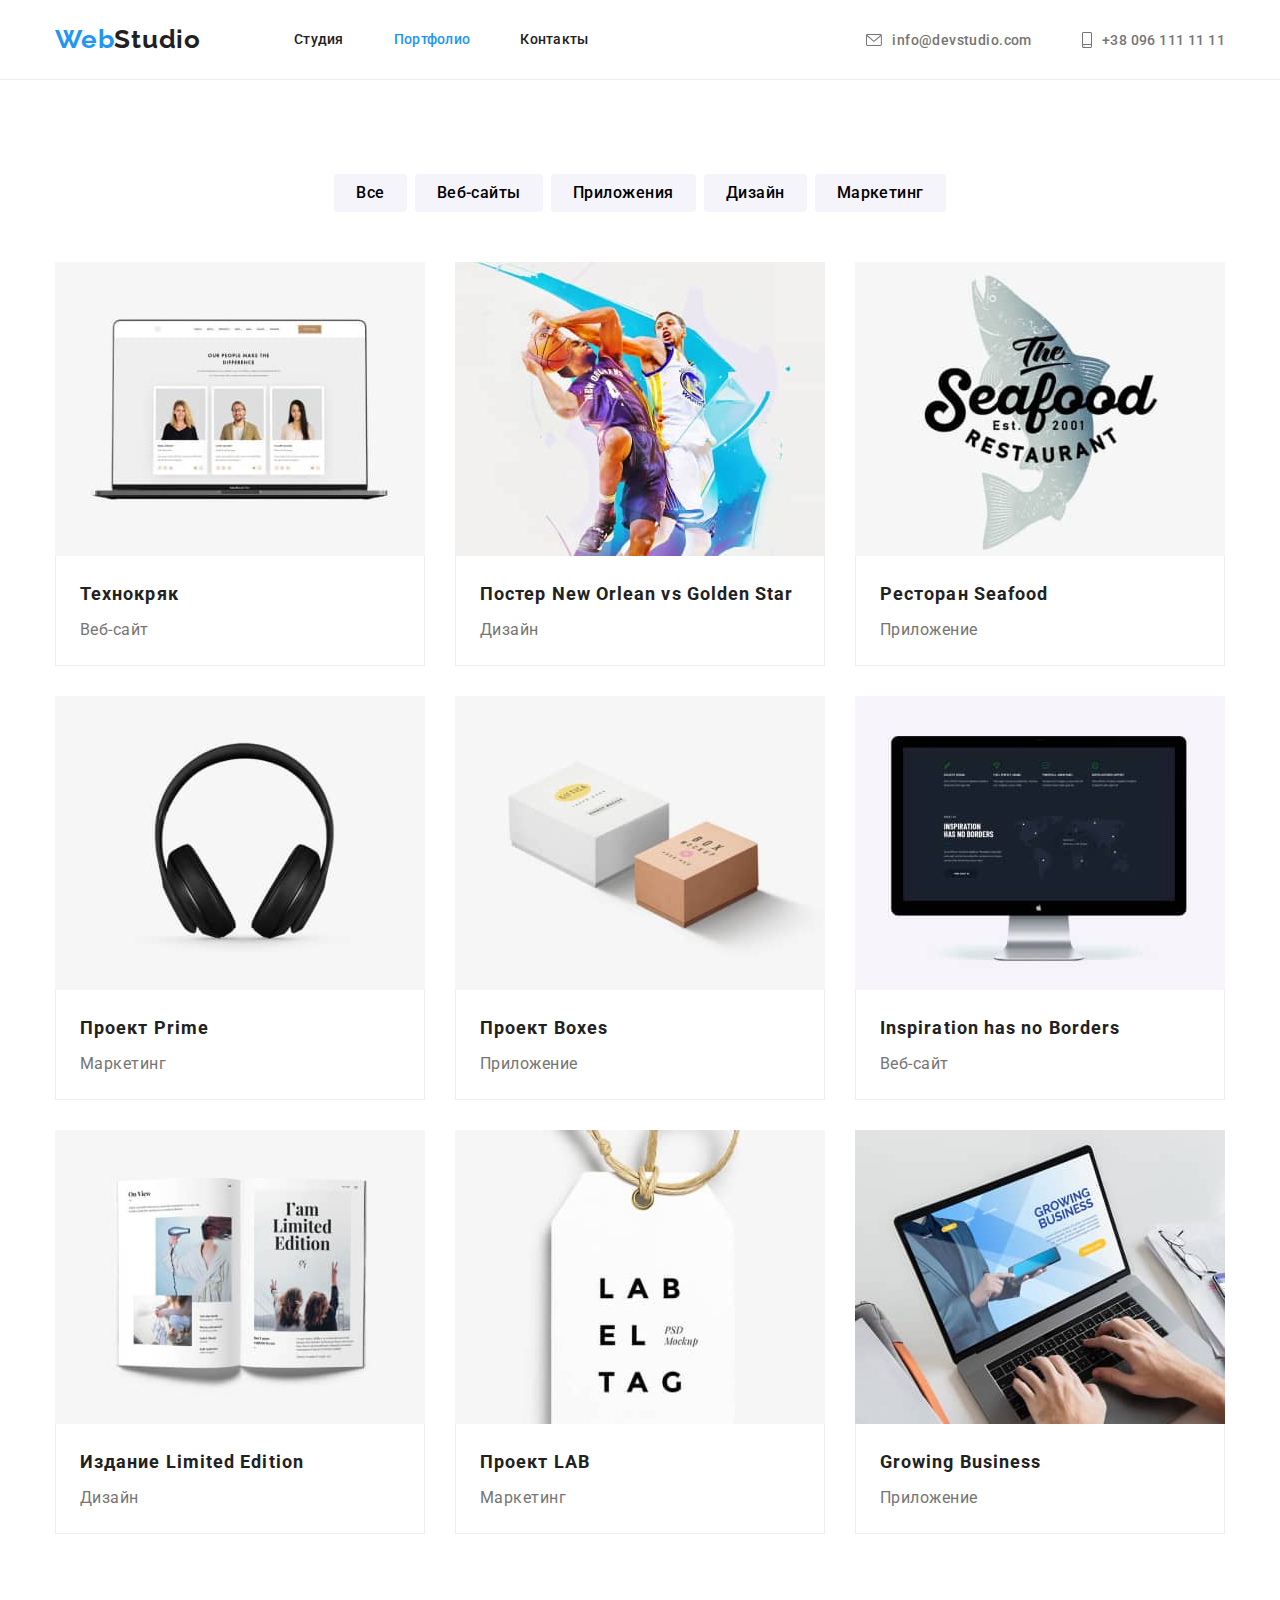
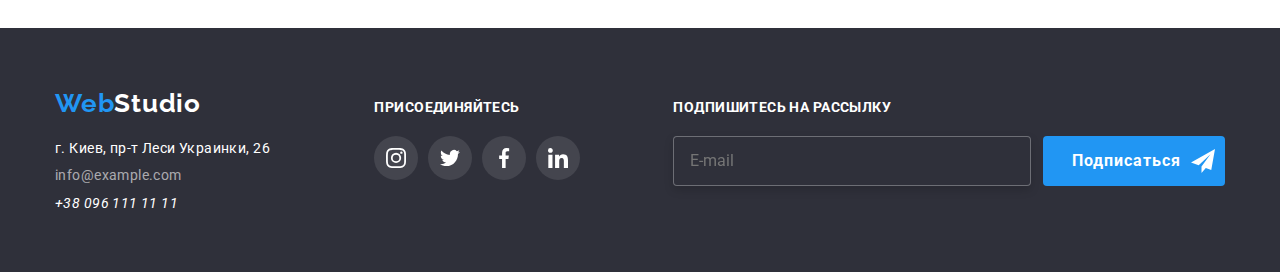
==== portfolio.html @ 681c5346 "hw7.1" ====
<!DOCTYPE html>
<html lang="ru">
<head>
    <meta charset="UTF-8">
    <meta http-equiv="X-UA-Compatible" content="IE=edge">
    <meta name="viewport" content="width=device-width, initial-scale=1.0">
    <title>Document</title>
    <link rel="preconnect" href="https://fonts.googleapis.com"> 
    <link rel="preconnect" href="https://fonts.gstatic.com" crossorigin> 
    <link href="https://fonts.googleapis.com/css2?family=Raleway:wght@700&family=Roboto:wght@400;500;700;900&display=swap" rel="stylesheet">

    <link rel="stylesheet" href="https://cdnjs.cloudflare.com/ajax/libs/modern-normalize/0.6.0/modern-normalize.min.css">
    <link rel="stylesheet" href="./css/styles.css">
</head>
<body>
    <header>
        <div class="container">   
            <div class="main-nav">
                <a class="logo main-nav__logo" href="#"> Web<span class="logo--dark">Studio</span></a>
            <nav >
                <ul class="nav">
                    <li class="nav__item" ><a class="nav__link"  href="./index.html">Студия</a> </li>
                    <li class="nav__item"><a class="nav__link nav--current " href="./portfolio.html">Портфолио </a></li>
                    <li class="nav__item"><a class="nav__link" href="#">Контакты</a></li>
                </ul>
            </nav>   
            <ul class="contacts-nav ">
                <li class="contacts-nav__item"> 
                  <a class="contacts contacts--header " href="mailto:info@devstudio.com">
                     <svg class="contacts__email-icon" width="16" height="12">
                      <use  href="./images/icos.svg#icon-envelope"></use>
                    </svg>
                    info@devstudio.com
                  </a>
                </li>
                <li class="contacts-nav__item "> 
                   <a class="contacts contacts--header" href="tel:+380961111111">
                     <svg class="contacts__smartphone-icon" width="10" height="16">
                      <use href="./images/icos.svg#icon-smartphone"></use>
                    </svg>
                     +38 096 111 11 11
                   </a>
                </li>
            </ul>
           </div>
         </div>
        </header>
    <main>  
     <section class="section">
        <div class="container">
        <h1 hidden class="visualy-hidden"> projects</h1>
        <ul class="menu">
            <li class="menu__item "><button type="button" class="menu__button">Все</button></li>
            <li class="menu__item"><button type="button" class="menu__button">Веб-сайты</button></li>
            <li class="menu__item"><button type="button" class="menu__button">Приложения</button></li>
            <li class="menu__item"><button type="button" class="menu__button">Дизайн</button></li>
            <li class="menu__item"><button type="button" class="menu__button">Маркетинг</button></li>
        </ul>
            <ul class="projects">
                <li class="projects__item">
                  <a class="projects__link" href="#">
                    <div class="projects__overlay">
                    <img src="./images/pic21.jpg" alt="Фото членов команды" width="370"> 
                    <p class="projects__overlay-text">Ресурс предлагает комплексные предложения 
                      с разным уровнем функционала и сервисов. 
                      Все это позволит посетителю получить исчерпывающие
                       сведения 
                       о компании или частном лице.</p>
                    </div>
                      <div class="projects__exampl">
                        <h2 class="projects__title">Технокряк</h2>
                        <p class="projects__text">Веб-сайт</p>
                      </div>
                    </a>
                </li>
                <li class="projects__item">
                  <a class="projects__link" href="#">
                    <div class="projects__overlay">
                    <img src="./images/pic22.jpg" alt="Баскетболисты" width="370" >
                    <p class="projects__overlay-text">Ресурс предлагает комплексные предложения 
                      с разным уровнем функционала и сервисов. 
                      Все это позволит посетителю получить исчерпывающие
                       сведения 
                       о компании или частном лице.</p>
                  </div>
                      <div class="projects__exampl">
                        <h2 class="projects__title">Постер New Orlean vs Golden Star</h2>
                        <p class="projects__text">Дизайн</p>
                      </div>
                    </a>
                </li>
                <li class="projects__item">
                  <a class="projects__link" href="#">
                    <div class="projects__overlay">
                    <img src="./images/pic23.jpg" alt="Логотип ресторана" width="370" >
                    <p class="projects__overlay-text">Ресурс предлагает комплексные предложения 
                      с разным уровнем функционала и сервисов. 
                      Все это позволит посетителю получить исчерпывающие
                       сведения 
                       о компании или частном лице.</p>
                  </div>
                      <div class="projects__exampl">
                        <h2 class="projects__title">Ресторан Seafood</h2>
                        <p class="projects__text">Приложение</p>
                      </div>
                    </a>
                </li>
                <li class="projects__item">
                  <a class="projects__link" href="#">
                    <div class="projects__overlay">
                    <img src="./images/pic24.jpg" alt="Наушники" width="370" >
                    <p class="projects__overlay-text">Ресурс предлагает комплексные предложения 
                      с разным уровнем функционала и сервисов. 
                      Все это позволит посетителю получить исчерпывающие
                       сведения 
                       о компании или частном лице.</p>
                  </div>
                      <div class="projects__exampl">
                        <h2 class="projects__title">Проект Prime</h2>
                        <p class="projects__text">Маркетинг</p>
                    </div>
                  </a>
                </li>
                <li class="projects__item">
                  <a class="projects__link" href="#">
                    <div class="projects__overlay">
                    <img src="./images/pic25.jpg" alt="Коробки" width="370" >
                    <p class="projects__overlay-text">Ресурс предлагает комплексные предложения 
                      с разным уровнем функционала и сервисов. 
                      Все это позволит посетителю получить исчерпывающие
                       сведения 
                       о компании или частном лице.</p>
                  </div>
                      <div class="projects__exampl">
                       <h2 class="projects__title">Проект Boxes</h2>
                       <p class="projects__text">Приложение</p>
                      </div>
                    </a>
                </li>
                <li class="projects__item">
                  <a  class="projects__link"href="#">
                    <div class="projects__overlay">
                    <img src="./images/pic26.jpg" alt="Монитор" width="370" >
                    <p class="projects__overlay-text">Ресурс предлагает комплексные предложения 
                      с разным уровнем функционала и сервисов. 
                      Все это позволит посетителю получить исчерпывающие
                       сведения 
                       о компании или частном лице.</p>
                  </div>
                      <div class="projects__exampl">
                        <h2 class="projects__title">Inspiration has no Borders</h2>
                        <p class="projects__text">Веб-сайт</p>
                      </div>
                    </a>
                </li>
                <li class="projects__item">
                  <a class="projects__link" href="#">
                    <div class="projects__overlay">
                    <img src="./images/pic27.jpg" alt="Журнал" width="370" >
                    <p class="projects__overlay-text">Ресурс предлагает комплексные предложения 
                      с разным уровнем функционала и сервисов. 
                      Все это позволит посетителю получить исчерпывающие
                       сведения 
                       о компании или частном лице.</p>
                  </div>
                      <div class="projects__exampl">
                        <h2 class="projects__title">Издание Limited Edition</h2>
                        <p class="projects__text">Дизайн</p>
                      </div>
                    </a>
                </li>
                <li class="projects__item">
                  <a class="projects__link" href="#">
                    <div class="projects__overlay">
                    <img src="./images/pic28.jpg" alt="Бирка" width="370">
                    <p class="projects__overlay-text">Ресурс предлагает комплексные предложения 
                      с разным уровнем функционала и сервисов. 
                      Все это позволит посетителю получить исчерпывающие
                       сведения 
                       о компании или частном лице.</p>
                  </div>
                      <div class="projects__exampl">
                        <h2 class="projects__title">Проект LAB</h2>
                        <p class="projects__text">Маркетинг</p>
                      </div>
                    </a>
                </li>
                <li class="projects__item">
                  <a class="projects__link" href="#">
                    <div class="projects__overlay">
                    <img src="./images/pic29.jpg" alt="Ноутбук" width="370">
                    <p class="projects__overlay-text">Ресурс предлагает комплексные предложения 
                      с разным уровнем функционала и сервисов. 
                      Все это позволит посетителю получить исчерпывающие
                       сведения 
                       о компании или частном лице.</p>
                    </div>
                      <div class="projects__exampl">
                        <h2 class="projects__title">Growing Business</h2>
                        <p class="projects__text">Приложение</p>
                      </div>
                    </a>
                </li>
            </ul>
            </div>
        </section>
    </main>
    <footer class="footer">
        <div class="container">
          <div class="footer-style">
            <div class="footer-address">
        <a class="logo footer-address__logo " href="#"> Web<span class="logo--white">Studio</span>  </a>
<address >
    <ul class="address" >
        <li class="address__item">
           <a class="address__link" href="https://www.google.com/maps/place/бул.+Леси+Украинки,+26,+Киев,+Украина,+02000/@50.4265841,30.5361971,17z/data=!3m1!4b1!4m5!3m4!1s0x40d4cf0e033ecbe9:0x57a4dffefec77da0!8m2!3d50.4265807!4d30.5383859">г. Киев, пр-т Леси Украинки, 26</a>
        </li>
        <li class="email">
            <a class="contacts contacts--footer" href="mailto:info@example.com">info@example.com</a> 
        </li>
        <li class="telephon">
            <a class="contacts contacts-footer" href="tel:+380961111111">+38 096 111 11 11</a>  
        </li>
    </ul>
</address>
</div>
<div class="social">
  <h3 class="social__title">присоединяйтесь</h3>
    <ul class="social__list">
      <li class="social__item">
        <a href="#"class="social__link" >
          <svg width="20" height="20"class="social__icon">
            <use  href="./images/icos.svg#icon-instagram-2"></use>
          </svg>
        </a>
      </li>
      <li class="social__item">
        <a href="#" class="social__link">
          <svg width="20" height="20" class="social__icon">
            <use  href="./images/icos.svg#icon-twitter-1"></use>
          </svg>
        </a>
      </li>
      <li class="social__item">
        <a href="#" class="social__link" >
          <svg width="20" height="20"class="social__icon">
            <use  href="./images/icos.svg#icon-facebook-1"></use>
          </svg>
        </a>
      </li>
      <li class="social__item">
        <a href="#"class="social__link" >
          <svg width="20" height="20"class="social__icon">
            <use  href="./images/icos.svg#icon-linkedin-1"></use>
          </svg>
        </a>
      </li>
    </ul>
</div>
    <form class="footer-form" name="subscribe-form" action="#" autocomplete="off" novalidate>
     <label class="footer-form__label" for="subscribe">Подпишитесь на рассылку</label> 
     <div class="footer-form__cta">
     <input class="footer-form__input" id="subscribe" type="email" name="subscribe" 
     placeholder="E-mail">
     <button class="button button--subscribe" type="submit">Подписаться
         <svg width="24" height="24" class="button__icon">
             <use href="./images/icos.svg#icon-icon-send" ></use>
         </svg>
     </button>
    </div>
</form>
  </div>
    </div>
    </footer>
</body>
</html>
---- css/styles.css ----
:root {
    --text-color: #212121;
    --accent-color: #2196F3;
    --accent-color-hover: #188CE8;
    --text-contacts-color: #757575;
    --main-background-color: #FFFFFF;
    --frame-background-color: #F5F4FA;
    --footer-background-color: #2F303A;
    --text-contacts-color-footer: rgba(255, 255, 255, 0.6);
    --border-color: #ECECEC; 
    --border-clients-color: #AFB1B8;
    --input-coor:rgba(33, 33, 33, 0.2);
     }
     *,
     *::before,
     *::after{
         box-sizing: border-box;
     }
     h1,
     h2,
     h3,
     h4,
     h5,
     h6,
     p,
     ul{
         padding: 0;
         margin: 0;
     }
     li{
        list-style: none;   
     }
     .container{
         width: 100%;
         width: 1200px ;
         margin: 0 auto;
         padding-left: 15px;
         padding-right: 15px;
       
     }
     .section{
        padding-bottom: 94px;
        padding-top: 94px;
     }
    body {
        font-family: Roboto, sans-serif ;
        background-color: var(--main-background-color);
        color: var(--text-color) ;
    }
    header{
        border-bottom: 1px solid var(--border-color);
    }
    .logo{
        display: inline-block;
        color: var(--accent-color);
        font-family: Raleway, sans-serif ;
        font-weight: 700;
        font-size: 26px;
        line-height: 1.2;
        letter-spacing: 0.03em;
        text-decoration: none;
        
    }
    .main-nav__logo{
        margin-right: 93px;
    }
    .footer-address__logo{ 
        margin-bottom: 20px;
    }
    .logo--dark {
        color: var(--text-color);
    }
    .logo--white {
        color: var(--main-background-color); 
    }
    
    .team__item{
        text-align: center;
        border-radius: 0px 0px 4px 4px;
        box-shadow: 0px 1px 3px rgba(0, 0, 0, 0.12), 0px 1px 1px rgba(0, 0, 0, 0.14), 0px 2px 1px rgba(0, 0, 0, 0.2);
        width: 270px;

        background-color: var(--main-background-color);
    }
    .main-nav{
       display: flex;
       align-items: center;
    }
    .nav__link{
        display: block;
        padding-top: 32px;
        padding-bottom: 32px;

        text-decoration: none;
        font-weight: 500;
        font-size: 14px;
        line-height: 1.1;
        letter-spacing: 0.02em;
        color: var(--text-color);
        list-style: none;

        transition-property: color;
        transition-duration: 250ms;
        transition-timing-function: cubic-bezier(0.4, 0, 0.2, 1);
    }
    .nav--current{
        position: relative;
        color: var(--accent-color);
    }
    .nav__link:hover,
    .nav__link:focus {
        color: var(--accent-color);
    }
    .nav{
        display: flex;
    }
    .nav__current::after{
        content:'';
        position: absolute;
        margin-top: 29px;
        display: block;
        width: 100%;
        height: 4px;
        background:var(--accent-color);
        border-radius: 2px;
    }
    .nav .nav__item:not(:last-child){
        margin-right: 50px;
    }
    .contacts-nav{
        display: flex;
        align-items: center;
        margin-left: auto;
    }
    .contacts-nav .contacts-nav__item:not(:last-child){
        margin-right: 50px;
    }
    .contacts {
        font-family: 'Roboto';
        font-size: 14px;
        line-height: 1.17;
        letter-spacing: 0.03em;
        color: var(--main-background-color);
        text-decoration: none;
        list-style: none;

        transition-property: color;
        transition-duration: 250ms;
        transition-timing-function: cubic-bezier(0.4, 0, 0.2, 1);
    }
    .contacts__email-icon{
        width: 16px;
        height: 12px;
        margin-right: 10px;
        fill:currentColor ;

        transition-property: fill ;
        transition-duration: 250ms;
        transition-timing-function: cubic-bezier(0.4, 0, 0.2, 1);
    }
    .contacts__email-icon:hover,
    .contacts__email-icon:focus {
        fill: var(--accent-color);
    }
    .contacts__smartphone-icon{
        width: 10px;
        height: 16px;
        margin-right: 10px;
    
        fill: currentColor ;

        transition-property: fill ;
        transition-duration: 250ms;
        transition-timing-function: cubic-bezier(0.4, 0, 0.2, 1);
    }
    .contacts__smartphone-icon:hover,
    .contacts__smartphone-icon:focus {
        fill: var(--accent-color);
    }
    .contacts--footer{
        color: var(--text-contacts-color-footer);
        font-style: normal;
    }
    .contacts--header {
        display: flex;
        align-items: center;
  
        color: var(--text-contacts-color);
        font-weight: 500;
    }
    .contacts:hover,
    .contacts:focus {
        color: var(--accent-color);
    }
    .menu{
        display: flex;
        justify-content: center;
        margin-bottom: 50px;
    }
    .menu__button {
        padding: 6px 22px ;

        font-family: inherit;
        background-color: var(--frame-background-color);
        font-weight: 500;
        font-size: 16px;
        line-height: 1.62;
        text-align: center;
        letter-spacing: 0.03em;
        cursor: pointer;
        border-radius: 4px;
        border: 0;

        transition-property: color,background-color,box-shadow ;
        transition-duration: 250ms;
        transition-timing-function: cubic-bezier(0.4, 0, 0.2, 1);
    }
    .menu .menu__item:not(:last-child){
        margin-right: 8px;
    }
    .menu__button:hover, 
    .menu__button:focus {
        color: var(--main-background-color);
        background-color: var(--accent-color);
        box-shadow: 0px 3px 1px rgba(0, 0, 0, 0.1),
         0px 1px 2px rgba(0, 0, 0, 0.08), 
         0px 2px 2px rgba(0, 0, 0, 0.12);
    }
    
    .main-section{
        background-color: var(--footer-background-color);
        max-width: 1600px;
        height: 600px;
        margin-left: auto;
        margin-right: auto;
        background-image:linear-gradient(
             to right,
             rgba(47, 48, 58, 0.4),
             rgba(47, 48, 58 ,0.4)), 
        url('../images/bg-image.jpg');
        background-repeat: no-repeat;
        background-position: center;
        background-size: cover;
        
        text-align: center;
        padding-top: 200px;
        padding-bottom: 200px;
    }
    .main-section__title {
        margin-bottom:30px;
    
        font-weight: 900;
        font-size: 44px;
        line-height: 1.3;
        letter-spacing: 0.06em;
        text-transform: uppercase;
        color: var(--main-background-color);
    }
    .button:hover,
    .button:focus{
       background-color: var(--accent-color-hover);  
    }
    .button--hero{
        display: inline-block;
        padding:10px 32px ;
        min-width: 200px;
    }
    .button{
        font-family: inherit;
        background-color: var(--accent-color);
        font-weight: 700;
        font-size: 16px;
        line-height: 1.87;
        align-items: center;
        text-align: center;
        letter-spacing: 0.06em;
        color: var(--main-background-color);
        cursor: pointer;
        border-radius: 4px;
        border: transparent;

        transition-property: background-color;
        transition-duration: 250ms;
        transition-timing-function: cubic-bezier(0.4, 0, 0.2, 1);
        }
    .description{
        display: flex;
        } 
    .description .description__item:not(:last-child){
        margin-right: 30px;
        }
    .visualy-hidden{
            position: absolute;
            width: 1px;
            height: 1px;
            margin: -1px;
            border: 0;
            padding: 0;
            white-space: nowrap;
            clip-path: inset(100%);
            clip: rect(0 0 0 0);
            overflow: hidden;
        }
    .team__position{
        padding-top: 30px;
        padding-bottom: 30px;
    }
    .description__icon-bg{
        display: flex;
        align-items: center;
        justify-content: center;
        margin-bottom: 30px;
      
        width: 270px;
        height: 120px;
        background-color:var(--frame-background-color) ;
        border-radius: 4px;
    }
    .description__title {
        margin-bottom: 10px;

        font-weight: 700;
        font-size: 14px;
        line-height: 1.14;
        letter-spacing: 0.03em;
        text-transform: uppercase;
        color: var(--text-color);
    }
    .description__text {
        font-size: 14px;
        line-height: 1.71;
        letter-spacing: 0.03em; 
        color: var(--text-contacts-color);
    }
    .works__text{
        display: flex;
        align-items: center;
        justify-content: center;
        width: 370px;
        height: 70px;

        font-weight: 700;
        font-size: 14px;
        line-height: 1.14;
        letter-spacing: 0.03em;
        text-transform: uppercase;

        color: var(--main-background-color);
        background: rgba(47, 48, 58, 0.8);
    }
    .works__dekstop-item{
        position: relative;
    }
    .works__text--position-dekstop{
        position: absolute;
        left: 0;
        bottom: 0;
    }
    .works__mobile-item{
        position: relative;
    }
    .works__text--position-mobile{
        position: absolute;
        left: 0;
        bottom: 0;
    }
    .works__design-item{
        position: relative;
    }
    .works__text--position-design{
        position: absolute;
        left: 0;
        bottom: 0;
    }
    .works{
        display: flex;
    }
    .our-works{
        padding-top: 0;
    }
    .works .works__item:not(:last-child){
        margin-right: 30px;
    }
    img{
        display: block;
        max-width: 100%;
        height: auto;
    }
    .our-team{
        background-color: var(--frame-background-color);
    }
    .team__title{
        margin-bottom: 10px;

        font-weight: 700;
        font-size: 14px;
        line-height: 1.14;
        letter-spacing: 0.03em;
        text-transform: uppercase;
        color: var(--text-color);
    }
    .our-team__title{
        margin-bottom: 50px;

        font-weight: 700;
        font-size: 36px;
        line-height: 1.17;
        text-align: center;
        letter-spacing: 0.03em;
        color:var(--text-color); 
    }
    
    .team-social{
        display: flex;
        justify-content: center;
    }
    .team-social .team-social__item:not(:last-child){
        margin-left: 10px;
     }
    .team-social__icon{
        width: 20px;
        height: 20px;
        fill:currentColor;
    }
    .team-social__link{
        display: flex;
        align-items: center;
        justify-content: center;

        width: 44px;
        height: 44px;
        background: rgba(255, 255, 255, 0.1);
        border-radius: 50%;
        color:var(--border-clients-color);

        transition-property: color,background-color;
        transition-duration: 250ms;
        transition-timing-function: cubic-bezier(0.4, 0, 0.2, 1);
    }
    .team-social__link:hover, 
    .team-social__link:focus{
        background-color: var(--accent-color);
        color: var(--main-background-color);
    }
    .team{
        display: flex;
    }
    .team .team__item:not(:last-child){
        margin-right: 30px;
    }
    .team__text {
        margin-bottom: 16px;
        font-size: 16px;
        line-height: 1.2;
        letter-spacing: 0.03em;
        color: var(--text-contacts-color);
        }
    .projects{
        display: flex;
        flex-wrap: wrap;
        }
    .projects__title{
        margin-bottom: 4px;

        font-weight: 700;
        font-size: 18px;
        line-height: 2;
        letter-spacing: 0.06em;
        color: var(--text-color);
        }
    .projects__text {
        font-size: 16px;
        line-height: 1.8;
        letter-spacing: 0.03em;
        color: var(--text-contacts-color);
        }
    .projects__exampl{
        padding: 20px 24px;
        border-left: 1px solid #EEEEEE;
        border-right: 1px solid #EEEEEE;
        border-bottom: 1px solid #EEEEEE;
    }
    .projects__item{ 
        width: 370px;
        margin-right: 30px;
        margin-bottom: 30px;
    }
    .projects__overlay-text {
        position: absolute;
        display: block;
        padding: 63px 24px;
        text-align: left;
        top: 0;
        left: 0;
        width: 100%;
        height: 100%;
        color: var(--main-background-color);
        background-color: rgba(33, 150, 243, 0.9);
        font-size: 18px;
        line-height: 1.6;
 
        transform: translateY(294px);
        transition: transform 250ms cubic-bezier(0.4, 0, 0.2, 1);
    }
    .projects__overlay{
        position: relative;
        overflow: hidden;
    }
    .projects__link{
        display: block;
        text-decoration: none;
        overflow: hidden;

        transition-property: box-shadow;
        transition-duration: 250ms;
        transition-timing-function: cubic-bezier(0.4, 0, 0.2, 1);
        }
    .projects__link:hover .projects__overlay-text,
    .projects__link:focus .projects__overlay-text{
            opacity: 1;
            transform: translateY(0);  
        }
    .projects__link:hover,
    .projects__link:focus{
        box-shadow: 0px 1px 1px rgba(0, 0, 0, 0.12),
         0px 4px 4px rgba(0, 0, 0, 0.06),
        1px 4px 6px rgba(0, 0, 0, 0.16);
        }
    .projects__item:nth-child(3n){
        margin-right: 0;
    }
    .projects__item:nth-last-child(-n+3){
        margin-bottom: 0;
    }
    .clients-section{
        padding-bottom: 94px;
        padding-top: 94px;
    }
    .clients-section__title{
        margin-bottom: 50px;
        
        font-weight: 700;
        font-size: 36px;
        line-height: 1.16;
        text-align: center;
        letter-spacing: 0.03em;

        color: var(--text-color);
    }
    .clients{
        display: flex;
    }
    .clients__item{
        margin-right: 30px; 
    }
    .clients__link{
        display: flex;
        align-items: center;
        justify-content: center;

        width: 170px;
        height: 92px;
        border: 1px solid var(--border-clients-color);
        border-radius: 4px;
        color:var(--border-clients-color) ;

        transition-property: color, border;
        transition-duration: 250ms;
        transition-timing-function: cubic-bezier(0.4, 0, 0.2, 1);
    }
    .clients__link:hover ,
    .clients__link:focus{
        border: 1px solid var(--accent-color); 
        color:var(--accent-color) ;
    }

    .clients__icon{
        width: 106px;
        height: 60px;
        fill:currentColor;
    }
    .footer {
        padding-top: 60px;
        padding-bottom: 60px;
 
        background-color: var(--footer-background-color);
        }
    .footer-address{
        display: flex;
        flex-grow: 1;
        flex-direction: column;
        align-items: flex-start;
        }
    .address{
        display: inline-block;
        }
    .address__item{
        margin-bottom: 9px;
    }
    .email{
        margin-bottom: 9px;
    }
    .social__list{
        display: flex;
        align-items: center;
        margin-top: 20px;
    }
    .social__list .social__item:not(:last-child){
        margin-right: 10px;
    }
    .social__link{
       display: flex; 
       align-items: center;
       justify-content: center;
  
       width: 44px;
       height: 44px;
       background: rgba(255, 255, 255, 0.1);
       border-radius: 50%;
       color: var(--main-background-color);

       transition-property: background-color;
       transition-duration: 250ms;
       transition-timing-function: cubic-bezier(0.4, 0, 0.2, 1);
    }
    .social__icon{
        width: 20px;
        height: 20px;
        fill:currentColor;
    }
   .social__link:hover, 
   .social__link:focus{
        background-color: var(--accent-color);
   }
   .social{
       margin-left: 70px;
   }
    .address__link:hover,
    .address__link:focus{
        color: var(--accent-color);
    }
    .address__link{
        font-family: 'Roboto';
        font-style: normal;
        font-size: 14px;
        line-height: 1.17;
        letter-spacing: 0.03em;
        color:var(--main-background-color);
        text-decoration: none;

        transition-property: color;
        transition-duration: 250ms;
        transition-timing-function: cubic-bezier(0.4, 0, 0.2, 1);
    }
   .footer-style{
       display: flex;
       align-items: baseline;
   }
   .social__title{
       font-weight: 700;
       font-size: 14px;
       line-height: 1.14;
       letter-spacing: 0.03em;
       text-transform: uppercase;
       font-style: normal;
       color: var(--main-background-color);
   }
   .footer-form{
       display: flex;
       flex-direction: column;
       margin-left: 93px;
   }
   .footer-form__cta{
       display: flex;
       align-items: center;
       justify-content: center;
   }
   .button--subscribe{
       display: flex;
       align-items: center;
       justify-content: center;
       padding: 10px 10px 10px 29px;
   }
   .button__icon{
       margin-left: 10px;
       width: 24px;
       height: 24px;
       fill:var(--main-background-color);
   }
   .footer-form__input{
       padding: 15px 16px;
       margin-right: 12px;
       width: 358px;
       height: 50px;

       border: 1px solid rgba(255, 255, 255, 0.3);
       filter: drop-shadow(0px 4px 4px rgba(0, 0, 0, 0.15));
       border-radius: 4px;
       color: var(--main-background-color);
       background-color: var(--footer-background-color);
   }
   .footer-form__label{
       margin-bottom: 20px;
       font-weight: 700;
       font-size: 14px;
       line-height: 1.14;
       letter-spacing: 0.03em;
       text-transform: uppercase;

       color: var(--main-background-color);
}
   .backdrop{
       position: fixed;
       top: 0;
       left: 0;
       width: 100%;
       height:100%;

       background-color: rgba(0, 0, 0, 0.2);
       opacity: 1;
       transition:opacity 250ms cubic-bezier(0.4, 0, 0.2, 1),
       visibility 250ms cubic-bezier(0.4, 0, 0.2, 1);
   }
   .backdrop.is-hidden{
       opacity: 0;
       pointer-events: none;
       visibility: hidden;
   } 
   .backdrop.is-hidden.modal{
       transform:translate(-50%, -50%) scale(0.9);
   }
   .modal{
       position: absolute;
       top: 50%;
       left: 50%;
       height: 581px;
       width: 528px;

       background: #FFFFFF;
       box-shadow: 0px 1px 3px rgba(0, 0, 0, 0.12), 
       0px 1px 1px rgba(0, 0, 0, 0.14), 
       0px 2px 1px rgba(0, 0, 0, 0.2);
       border-radius: 4px;

       transform:translate(-50%, -50%) scale(1);
       transition: transforme 250ms cubic-bezier(0.4, 0, 0.2, 1);
   }
   .modal-icon{
       width: 18px;
       height:18px ;
       fill: var(--text-color);
   }
   .modal__button{
    position: absolute;
    top: 8px;
    right: 8px;

    display: flex; 
    align-items: center;
    justify-content: center;

    width: 30px;
    height: 30px;
    background: #FFFFFF;
    border: 1px solid rgba(0, 0, 0, 0.1);
    border-radius: 50%;
    cursor: pointer;
   }
   .call-back-form{
    padding: 40px; 
   }
   .form__title{
    margin-bottom: 12px;
    font-weight: 700;
    font-size: 20px;
    line-height: 1.15;
    text-align: center;
    letter-spacing: 0.03em;
    
    color: var(--text-color);
   }
   .form__field{ 
    position: relative;
    margin-bottom: 10px;
    
   }
   .form__label{
    display: block;
    margin-bottom: 4px;

    font-size: 12px;
    line-height: 1.16;
    letter-spacing: 0.01em;
    color: var(--text-contacts-color);
   }
   .form__input{
    padding-left: 42px ;
    width: 100%;
    height: 40px;

    border: 1px solid var(--input-coor);
    border-radius: 4px;
    color: var(--text-color);
    cursor: pointer;

    transition:border 250ms cubic-bezier(0.4, 0, 0.2, 1),
    outline 250ms cubic-bezier(0.4, 0, 0.2, 1);
   }
   .form__input:hover,
   .form__input:focus{
    border: 1px solid var(--accent-color);
    outline: 1px solid var(--accent-color);
   }
   .form__input:hover +.input-icon,
   .form__input:focus +.input-icon{
    fill: var(--accent-color);
   }
   .input-icon{
       position: absolute;
       top: 11px;
       left: 12px;
       
       display: inline-block;
       width: 18px;
       height: 18px;
       fill:currentColor;

       transition:fill 250ms cubic-bezier(0.4, 0, 0.2, 1) ;
   }
   .form__comment{
       display: block;
       width: 100%;
       height: 120px;
       padding: 16px 12px ;

       resize: none;
       border: 1px solid rgba(33, 33, 33, 0.2);
       border-radius: 4px;
       cursor: pointer;

       transition:border 250ms cubic-bezier(0.4, 0, 0.2, 1),
       outline 250ms cubic-bezier(0.4, 0, 0.2, 1);
   }
   .contact-comment:hover,
   .contact-comment:focus{
       border: 1px solid var(--accent-color);
       outline: 1px solid var(--accent-color);
   }
   .form-rights{
       margin-top: 20px;
   }
   .form__rights-label{
       display: flex;
       justify-content: center;
       align-items: center;

       font-size: 14px;
       line-height: 1.71;
       letter-spacing: 0.03em;
    
       color:var(--text-contacts-color);
   }
   .form__link{
       color: var(--accent-color);
   }
   .form__checkbox{
        position: absolute;
        width: 1px;
        height: 1px;
        margin: -1px;
        border: 0;
        padding: 0;
        clip: rect(0 0 0 0);
        overflow: hidden;
   }
   .form__checkbox-icon{
       display: inline-block;
       margin-right: 9px;
       width: 16px;
       height: 15px;
       border: 2px solid var(--text-color);
       border-radius: 4px;
   }
   .form__checkbox:checked + .form__checkbox-icon{
       border-color: var(--accent-color);
       background-color: var(--accent-color);
       background-image: url(../images/icon\ check\ \(1\).svg);
       background-size: contain;
       background-origin: border-box;
   }
   .button--send{
       display: block;
       padding: 10px 55px;
       margin-top: 30px;
       margin-left: auto;
       margin-right: auto;
   }
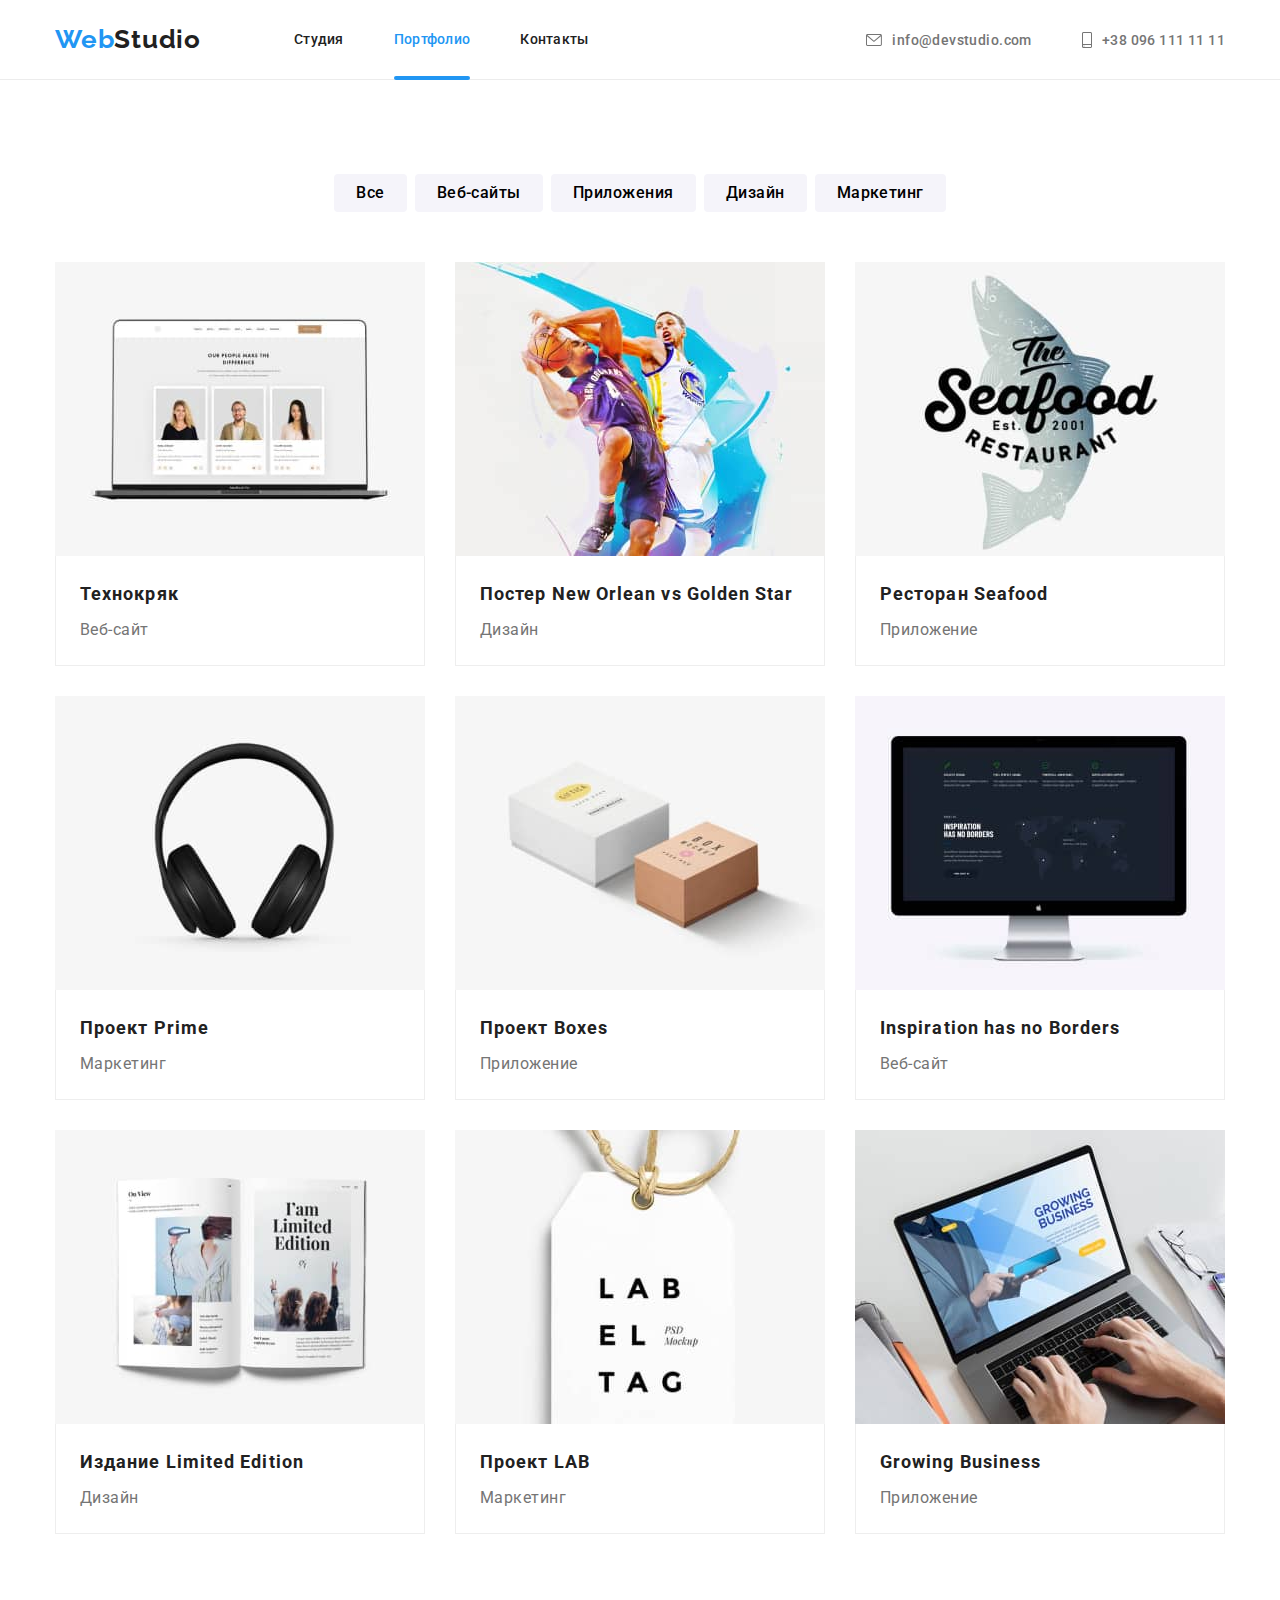
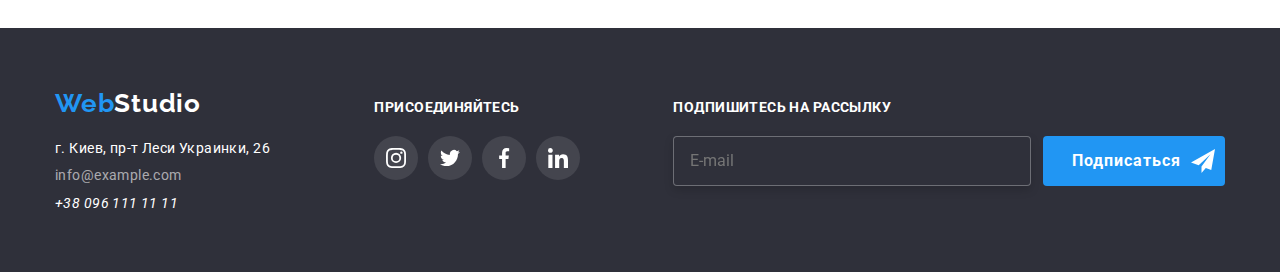
==== commit e0606c8a: "hw7.2" ====
--- a/portfolio.html
+++ b/portfolio.html
@@ -20,7 +20,7 @@
             <nav >
                 <ul class="nav">
                     <li class="nav__item" ><a class="nav__link"  href="./index.html">Студия</a> </li>
-                    <li class="nav__item"><a class="nav__link nav--current " href="./portfolio.html">Портфолио </a></li>
+                    <li class="nav__item"><a class="nav__link nav__link--current " href="./portfolio.html">Портфолио </a></li>
                     <li class="nav__item"><a class="nav__link" href="#">Контакты</a></li>
                 </ul>
             </nav>   
--- a/css/styles.css
+++ b/css/styles.css
@@ -1,900 +1,18 @@
-:root {
-    --text-color: #212121;
-    --accent-color: #2196F3;
-    --accent-color-hover: #188CE8;
-    --text-contacts-color: #757575;
-    --main-background-color: #FFFFFF;
-    --frame-background-color: #F5F4FA;
-    --footer-background-color: #2F303A;
-    --text-contacts-color-footer: rgba(255, 255, 255, 0.6);
-    --border-color: #ECECEC; 
-    --border-clients-color: #AFB1B8;
-    --input-coor:rgba(33, 33, 33, 0.2);
-     }
-     *,
-     *::before,
-     *::after{
-         box-sizing: border-box;
-     }
-     h1,
-     h2,
-     h3,
-     h4,
-     h5,
-     h6,
-     p,
-     ul{
-         padding: 0;
-         margin: 0;
-     }
-     li{
-        list-style: none;   
-     }
-     .container{
-         width: 100%;
-         width: 1200px ;
-         margin: 0 auto;
-         padding-left: 15px;
-         padding-right: 15px;
-       
-     }
-     .section{
-        padding-bottom: 94px;
-        padding-top: 94px;
-     }
-    body {
-        font-family: Roboto, sans-serif ;
-        background-color: var(--main-background-color);
-        color: var(--text-color) ;
-    }
-    header{
-        border-bottom: 1px solid var(--border-color);
-    }
-    .logo{
-        display: inline-block;
-        color: var(--accent-color);
-        font-family: Raleway, sans-serif ;
-        font-weight: 700;
-        font-size: 26px;
-        line-height: 1.2;
-        letter-spacing: 0.03em;
-        text-decoration: none;
-        
-    }
-    .main-nav__logo{
-        margin-right: 93px;
-    }
-    .footer-address__logo{ 
-        margin-bottom: 20px;
-    }
-    .logo--dark {
-        color: var(--text-color);
-    }
-    .logo--white {
-        color: var(--main-background-color); 
-    }
-    
-    .team__item{
-        text-align: center;
-        border-radius: 0px 0px 4px 4px;
-        box-shadow: 0px 1px 3px rgba(0, 0, 0, 0.12), 0px 1px 1px rgba(0, 0, 0, 0.14), 0px 2px 1px rgba(0, 0, 0, 0.2);
-        width: 270px;
-
-        background-color: var(--main-background-color);
-    }
-    .main-nav{
-       display: flex;
-       align-items: center;
-    }
-    .nav__link{
-        display: block;
-        padding-top: 32px;
-        padding-bottom: 32px;
-
-        text-decoration: none;
-        font-weight: 500;
-        font-size: 14px;
-        line-height: 1.1;
-        letter-spacing: 0.02em;
-        color: var(--text-color);
-        list-style: none;
-
-        transition-property: color;
-        transition-duration: 250ms;
-        transition-timing-function: cubic-bezier(0.4, 0, 0.2, 1);
-    }
-    .nav--current{
-        position: relative;
-        color: var(--accent-color);
-    }
-    .nav__link:hover,
-    .nav__link:focus {
-        color: var(--accent-color);
-    }
-    .nav{
-        display: flex;
-    }
-    .nav__current::after{
-        content:'';
-        position: absolute;
-        margin-top: 29px;
-        display: block;
-        width: 100%;
-        height: 4px;
-        background:var(--accent-color);
-        border-radius: 2px;
-    }
-    .nav .nav__item:not(:last-child){
-        margin-right: 50px;
-    }
-    .contacts-nav{
-        display: flex;
-        align-items: center;
-        margin-left: auto;
-    }
-    .contacts-nav .contacts-nav__item:not(:last-child){
-        margin-right: 50px;
-    }
-    .contacts {
-        font-family: 'Roboto';
-        font-size: 14px;
-        line-height: 1.17;
-        letter-spacing: 0.03em;
-        color: var(--main-background-color);
-        text-decoration: none;
-        list-style: none;
-
-        transition-property: color;
-        transition-duration: 250ms;
-        transition-timing-function: cubic-bezier(0.4, 0, 0.2, 1);
-    }
-    .contacts__email-icon{
-        width: 16px;
-        height: 12px;
-        margin-right: 10px;
-        fill:currentColor ;
-
-        transition-property: fill ;
-        transition-duration: 250ms;
-        transition-timing-function: cubic-bezier(0.4, 0, 0.2, 1);
-    }
-    .contacts__email-icon:hover,
-    .contacts__email-icon:focus {
-        fill: var(--accent-color);
-    }
-    .contacts__smartphone-icon{
-        width: 10px;
-        height: 16px;
-        margin-right: 10px;
-    
-        fill: currentColor ;
-
-        transition-property: fill ;
-        transition-duration: 250ms;
-        transition-timing-function: cubic-bezier(0.4, 0, 0.2, 1);
-    }
-    .contacts__smartphone-icon:hover,
-    .contacts__smartphone-icon:focus {
-        fill: var(--accent-color);
-    }
-    .contacts--footer{
-        color: var(--text-contacts-color-footer);
-        font-style: normal;
-    }
-    .contacts--header {
-        display: flex;
-        align-items: center;
-  
-        color: var(--text-contacts-color);
-        font-weight: 500;
-    }
-    .contacts:hover,
-    .contacts:focus {
-        color: var(--accent-color);
-    }
-    .menu{
-        display: flex;
-        justify-content: center;
-        margin-bottom: 50px;
-    }
-    .menu__button {
-        padding: 6px 22px ;
-
-        font-family: inherit;
-        background-color: var(--frame-background-color);
-        font-weight: 500;
-        font-size: 16px;
-        line-height: 1.62;
-        text-align: center;
-        letter-spacing: 0.03em;
-        cursor: pointer;
-        border-radius: 4px;
-        border: 0;
-
-        transition-property: color,background-color,box-shadow ;
-        transition-duration: 250ms;
-        transition-timing-function: cubic-bezier(0.4, 0, 0.2, 1);
-    }
-    .menu .menu__item:not(:last-child){
-        margin-right: 8px;
-    }
-    .menu__button:hover, 
-    .menu__button:focus {
-        color: var(--main-background-color);
-        background-color: var(--accent-color);
-        box-shadow: 0px 3px 1px rgba(0, 0, 0, 0.1),
-         0px 1px 2px rgba(0, 0, 0, 0.08), 
-         0px 2px 2px rgba(0, 0, 0, 0.12);
-    }
-    
-    .main-section{
-        background-color: var(--footer-background-color);
-        max-width: 1600px;
-        height: 600px;
-        margin-left: auto;
-        margin-right: auto;
-        background-image:linear-gradient(
-             to right,
-             rgba(47, 48, 58, 0.4),
-             rgba(47, 48, 58 ,0.4)), 
-        url('../images/bg-image.jpg');
-        background-repeat: no-repeat;
-        background-position: center;
-        background-size: cover;
-        
-        text-align: center;
-        padding-top: 200px;
-        padding-bottom: 200px;
-    }
-    .main-section__title {
-        margin-bottom:30px;
-    
-        font-weight: 900;
-        font-size: 44px;
-        line-height: 1.3;
-        letter-spacing: 0.06em;
-        text-transform: uppercase;
-        color: var(--main-background-color);
-    }
-    .button:hover,
-    .button:focus{
-       background-color: var(--accent-color-hover);  
-    }
-    .button--hero{
-        display: inline-block;
-        padding:10px 32px ;
-        min-width: 200px;
-    }
-    .button{
-        font-family: inherit;
-        background-color: var(--accent-color);
-        font-weight: 700;
-        font-size: 16px;
-        line-height: 1.87;
-        align-items: center;
-        text-align: center;
-        letter-spacing: 0.06em;
-        color: var(--main-background-color);
-        cursor: pointer;
-        border-radius: 4px;
-        border: transparent;
-
-        transition-property: background-color;
-        transition-duration: 250ms;
-        transition-timing-function: cubic-bezier(0.4, 0, 0.2, 1);
-        }
-    .description{
-        display: flex;
-        } 
-    .description .description__item:not(:last-child){
-        margin-right: 30px;
-        }
-    .visualy-hidden{
-            position: absolute;
-            width: 1px;
-            height: 1px;
-            margin: -1px;
-            border: 0;
-            padding: 0;
-            white-space: nowrap;
-            clip-path: inset(100%);
-            clip: rect(0 0 0 0);
-            overflow: hidden;
-        }
-    .team__position{
-        padding-top: 30px;
-        padding-bottom: 30px;
-    }
-    .description__icon-bg{
-        display: flex;
-        align-items: center;
-        justify-content: center;
-        margin-bottom: 30px;
-      
-        width: 270px;
-        height: 120px;
-        background-color:var(--frame-background-color) ;
-        border-radius: 4px;
-    }
-    .description__title {
-        margin-bottom: 10px;
-
-        font-weight: 700;
-        font-size: 14px;
-        line-height: 1.14;
-        letter-spacing: 0.03em;
-        text-transform: uppercase;
-        color: var(--text-color);
-    }
-    .description__text {
-        font-size: 14px;
-        line-height: 1.71;
-        letter-spacing: 0.03em; 
-        color: var(--text-contacts-color);
-    }
-    .works__text{
-        display: flex;
-        align-items: center;
-        justify-content: center;
-        width: 370px;
-        height: 70px;
-
-        font-weight: 700;
-        font-size: 14px;
-        line-height: 1.14;
-        letter-spacing: 0.03em;
-        text-transform: uppercase;
-
-        color: var(--main-background-color);
-        background: rgba(47, 48, 58, 0.8);
-    }
-    .works__dekstop-item{
-        position: relative;
-    }
-    .works__text--position-dekstop{
-        position: absolute;
-        left: 0;
-        bottom: 0;
-    }
-    .works__mobile-item{
-        position: relative;
-    }
-    .works__text--position-mobile{
-        position: absolute;
-        left: 0;
-        bottom: 0;
-    }
-    .works__design-item{
-        position: relative;
-    }
-    .works__text--position-design{
-        position: absolute;
-        left: 0;
-        bottom: 0;
-    }
-    .works{
-        display: flex;
-    }
-    .our-works{
-        padding-top: 0;
-    }
-    .works .works__item:not(:last-child){
-        margin-right: 30px;
-    }
-    img{
-        display: block;
-        max-width: 100%;
-        height: auto;
-    }
-    .our-team{
-        background-color: var(--frame-background-color);
-    }
-    .team__title{
-        margin-bottom: 10px;
-
-        font-weight: 700;
-        font-size: 14px;
-        line-height: 1.14;
-        letter-spacing: 0.03em;
-        text-transform: uppercase;
-        color: var(--text-color);
-    }
-    .our-team__title{
-        margin-bottom: 50px;
-
-        font-weight: 700;
-        font-size: 36px;
-        line-height: 1.17;
-        text-align: center;
-        letter-spacing: 0.03em;
-        color:var(--text-color); 
-    }
-    
-    .team-social{
-        display: flex;
-        justify-content: center;
-    }
-    .team-social .team-social__item:not(:last-child){
-        margin-left: 10px;
-     }
-    .team-social__icon{
-        width: 20px;
-        height: 20px;
-        fill:currentColor;
-    }
-    .team-social__link{
-        display: flex;
-        align-items: center;
-        justify-content: center;
-
-        width: 44px;
-        height: 44px;
-        background: rgba(255, 255, 255, 0.1);
-        border-radius: 50%;
-        color:var(--border-clients-color);
-
-        transition-property: color,background-color;
-        transition-duration: 250ms;
-        transition-timing-function: cubic-bezier(0.4, 0, 0.2, 1);
-    }
-    .team-social__link:hover, 
-    .team-social__link:focus{
-        background-color: var(--accent-color);
-        color: var(--main-background-color);
-    }
-    .team{
-        display: flex;
-    }
-    .team .team__item:not(:last-child){
-        margin-right: 30px;
-    }
-    .team__text {
-        margin-bottom: 16px;
-        font-size: 16px;
-        line-height: 1.2;
-        letter-spacing: 0.03em;
-        color: var(--text-contacts-color);
-        }
-    .projects{
-        display: flex;
-        flex-wrap: wrap;
-        }
-    .projects__title{
-        margin-bottom: 4px;
-
-        font-weight: 700;
-        font-size: 18px;
-        line-height: 2;
-        letter-spacing: 0.06em;
-        color: var(--text-color);
-        }
-    .projects__text {
-        font-size: 16px;
-        line-height: 1.8;
-        letter-spacing: 0.03em;
-        color: var(--text-contacts-color);
-        }
-    .projects__exampl{
-        padding: 20px 24px;
-        border-left: 1px solid #EEEEEE;
-        border-right: 1px solid #EEEEEE;
-        border-bottom: 1px solid #EEEEEE;
-    }
-    .projects__item{ 
-        width: 370px;
-        margin-right: 30px;
-        margin-bottom: 30px;
-    }
-    .projects__overlay-text {
-        position: absolute;
-        display: block;
-        padding: 63px 24px;
-        text-align: left;
-        top: 0;
-        left: 0;
-        width: 100%;
-        height: 100%;
-        color: var(--main-background-color);
-        background-color: rgba(33, 150, 243, 0.9);
-        font-size: 18px;
-        line-height: 1.6;
- 
-        transform: translateY(294px);
-        transition: transform 250ms cubic-bezier(0.4, 0, 0.2, 1);
-    }
-    .projects__overlay{
-        position: relative;
-        overflow: hidden;
-    }
-    .projects__link{
-        display: block;
-        text-decoration: none;
-        overflow: hidden;
-
-        transition-property: box-shadow;
-        transition-duration: 250ms;
-        transition-timing-function: cubic-bezier(0.4, 0, 0.2, 1);
-        }
-    .projects__link:hover .projects__overlay-text,
-    .projects__link:focus .projects__overlay-text{
-            opacity: 1;
-            transform: translateY(0);  
-        }
-    .projects__link:hover,
-    .projects__link:focus{
-        box-shadow: 0px 1px 1px rgba(0, 0, 0, 0.12),
-         0px 4px 4px rgba(0, 0, 0, 0.06),
-        1px 4px 6px rgba(0, 0, 0, 0.16);
-        }
-    .projects__item:nth-child(3n){
-        margin-right: 0;
-    }
-    .projects__item:nth-last-child(-n+3){
-        margin-bottom: 0;
-    }
-    .clients-section{
-        padding-bottom: 94px;
-        padding-top: 94px;
-    }
-    .clients-section__title{
-        margin-bottom: 50px;
-        
-        font-weight: 700;
-        font-size: 36px;
-        line-height: 1.16;
-        text-align: center;
-        letter-spacing: 0.03em;
-
-        color: var(--text-color);
-    }
-    .clients{
-        display: flex;
-    }
-    .clients__item{
-        margin-right: 30px; 
-    }
-    .clients__link{
-        display: flex;
-        align-items: center;
-        justify-content: center;
-
-        width: 170px;
-        height: 92px;
-        border: 1px solid var(--border-clients-color);
-        border-radius: 4px;
-        color:var(--border-clients-color) ;
-
-        transition-property: color, border;
-        transition-duration: 250ms;
-        transition-timing-function: cubic-bezier(0.4, 0, 0.2, 1);
-    }
-    .clients__link:hover ,
-    .clients__link:focus{
-        border: 1px solid var(--accent-color); 
-        color:var(--accent-color) ;
-    }
-
-    .clients__icon{
-        width: 106px;
-        height: 60px;
-        fill:currentColor;
-    }
-    .footer {
-        padding-top: 60px;
-        padding-bottom: 60px;
- 
-        background-color: var(--footer-background-color);
-        }
-    .footer-address{
-        display: flex;
-        flex-grow: 1;
-        flex-direction: column;
-        align-items: flex-start;
-        }
-    .address{
-        display: inline-block;
-        }
-    .address__item{
-        margin-bottom: 9px;
-    }
-    .email{
-        margin-bottom: 9px;
-    }
-    .social__list{
-        display: flex;
-        align-items: center;
-        margin-top: 20px;
-    }
-    .social__list .social__item:not(:last-child){
-        margin-right: 10px;
-    }
-    .social__link{
-       display: flex; 
-       align-items: center;
-       justify-content: center;
-  
-       width: 44px;
-       height: 44px;
-       background: rgba(255, 255, 255, 0.1);
-       border-radius: 50%;
-       color: var(--main-background-color);
-
-       transition-property: background-color;
-       transition-duration: 250ms;
-       transition-timing-function: cubic-bezier(0.4, 0, 0.2, 1);
-    }
-    .social__icon{
-        width: 20px;
-        height: 20px;
-        fill:currentColor;
-    }
-   .social__link:hover, 
-   .social__link:focus{
-        background-color: var(--accent-color);
-   }
-   .social{
-       margin-left: 70px;
-   }
-    .address__link:hover,
-    .address__link:focus{
-        color: var(--accent-color);
-    }
-    .address__link{
-        font-family: 'Roboto';
-        font-style: normal;
-        font-size: 14px;
-        line-height: 1.17;
-        letter-spacing: 0.03em;
-        color:var(--main-background-color);
-        text-decoration: none;
-
-        transition-property: color;
-        transition-duration: 250ms;
-        transition-timing-function: cubic-bezier(0.4, 0, 0.2, 1);
-    }
-   .footer-style{
-       display: flex;
-       align-items: baseline;
-   }
-   .social__title{
-       font-weight: 700;
-       font-size: 14px;
-       line-height: 1.14;
-       letter-spacing: 0.03em;
-       text-transform: uppercase;
-       font-style: normal;
-       color: var(--main-background-color);
-   }
-   .footer-form{
-       display: flex;
-       flex-direction: column;
-       margin-left: 93px;
-   }
-   .footer-form__cta{
-       display: flex;
-       align-items: center;
-       justify-content: center;
-   }
-   .button--subscribe{
-       display: flex;
-       align-items: center;
-       justify-content: center;
-       padding: 10px 10px 10px 29px;
-   }
-   .button__icon{
-       margin-left: 10px;
-       width: 24px;
-       height: 24px;
-       fill:var(--main-background-color);
-   }
-   .footer-form__input{
-       padding: 15px 16px;
-       margin-right: 12px;
-       width: 358px;
-       height: 50px;
-
-       border: 1px solid rgba(255, 255, 255, 0.3);
-       filter: drop-shadow(0px 4px 4px rgba(0, 0, 0, 0.15));
-       border-radius: 4px;
-       color: var(--main-background-color);
-       background-color: var(--footer-background-color);
-   }
-   .footer-form__label{
-       margin-bottom: 20px;
-       font-weight: 700;
-       font-size: 14px;
-       line-height: 1.14;
-       letter-spacing: 0.03em;
-       text-transform: uppercase;
-
-       color: var(--main-background-color);
-}
-   .backdrop{
-       position: fixed;
-       top: 0;
-       left: 0;
-       width: 100%;
-       height:100%;
-
-       background-color: rgba(0, 0, 0, 0.2);
-       opacity: 1;
-       transition:opacity 250ms cubic-bezier(0.4, 0, 0.2, 1),
-       visibility 250ms cubic-bezier(0.4, 0, 0.2, 1);
-   }
-   .backdrop.is-hidden{
-       opacity: 0;
-       pointer-events: none;
-       visibility: hidden;
-   } 
-   .backdrop.is-hidden.modal{
-       transform:translate(-50%, -50%) scale(0.9);
-   }
-   .modal{
-       position: absolute;
-       top: 50%;
-       left: 50%;
-       height: 581px;
-       width: 528px;
-
-       background: #FFFFFF;
-       box-shadow: 0px 1px 3px rgba(0, 0, 0, 0.12), 
-       0px 1px 1px rgba(0, 0, 0, 0.14), 
-       0px 2px 1px rgba(0, 0, 0, 0.2);
-       border-radius: 4px;
-
-       transform:translate(-50%, -50%) scale(1);
-       transition: transforme 250ms cubic-bezier(0.4, 0, 0.2, 1);
-   }
-   .modal-icon{
-       width: 18px;
-       height:18px ;
-       fill: var(--text-color);
-   }
-   .modal__button{
-    position: absolute;
-    top: 8px;
-    right: 8px;
-
-    display: flex; 
-    align-items: center;
-    justify-content: center;
-
-    width: 30px;
-    height: 30px;
-    background: #FFFFFF;
-    border: 1px solid rgba(0, 0, 0, 0.1);
-    border-radius: 50%;
-    cursor: pointer;
-   }
-   .call-back-form{
-    padding: 40px; 
-   }
-   .form__title{
-    margin-bottom: 12px;
-    font-weight: 700;
-    font-size: 20px;
-    line-height: 1.15;
-    text-align: center;
-    letter-spacing: 0.03em;
-    
-    color: var(--text-color);
-   }
-   .form__field{ 
-    position: relative;
-    margin-bottom: 10px;
-    
-   }
-   .form__label{
-    display: block;
-    margin-bottom: 4px;
-
-    font-size: 12px;
-    line-height: 1.16;
-    letter-spacing: 0.01em;
-    color: var(--text-contacts-color);
-   }
-   .form__input{
-    padding-left: 42px ;
-    width: 100%;
-    height: 40px;
-
-    border: 1px solid var(--input-coor);
-    border-radius: 4px;
-    color: var(--text-color);
-    cursor: pointer;
-
-    transition:border 250ms cubic-bezier(0.4, 0, 0.2, 1),
-    outline 250ms cubic-bezier(0.4, 0, 0.2, 1);
-   }
-   .form__input:hover,
-   .form__input:focus{
-    border: 1px solid var(--accent-color);
-    outline: 1px solid var(--accent-color);
-   }
-   .form__input:hover +.input-icon,
-   .form__input:focus +.input-icon{
-    fill: var(--accent-color);
-   }
-   .input-icon{
-       position: absolute;
-       top: 11px;
-       left: 12px;
-       
-       display: inline-block;
-       width: 18px;
-       height: 18px;
-       fill:currentColor;
-
-       transition:fill 250ms cubic-bezier(0.4, 0, 0.2, 1) ;
-   }
-   .form__comment{
-       display: block;
-       width: 100%;
-       height: 120px;
-       padding: 16px 12px ;
-
-       resize: none;
-       border: 1px solid rgba(33, 33, 33, 0.2);
-       border-radius: 4px;
-       cursor: pointer;
-
-       transition:border 250ms cubic-bezier(0.4, 0, 0.2, 1),
-       outline 250ms cubic-bezier(0.4, 0, 0.2, 1);
-   }
-   .contact-comment:hover,
-   .contact-comment:focus{
-       border: 1px solid var(--accent-color);
-       outline: 1px solid var(--accent-color);
-   }
-   .form-rights{
-       margin-top: 20px;
-   }
-   .form__rights-label{
-       display: flex;
-       justify-content: center;
-       align-items: center;
-
-       font-size: 14px;
-       line-height: 1.71;
-       letter-spacing: 0.03em;
-    
-       color:var(--text-contacts-color);
-   }
-   .form__link{
-       color: var(--accent-color);
-   }
-   .form__checkbox{
-        position: absolute;
-        width: 1px;
-        height: 1px;
-        margin: -1px;
-        border: 0;
-        padding: 0;
-        clip: rect(0 0 0 0);
-        overflow: hidden;
-   }
-   .form__checkbox-icon{
-       display: inline-block;
-       margin-right: 9px;
-       width: 16px;
-       height: 15px;
-       border: 2px solid var(--text-color);
-       border-radius: 4px;
-   }
-   .form__checkbox:checked + .form__checkbox-icon{
-       border-color: var(--accent-color);
-       background-color: var(--accent-color);
-       background-image: url(../images/icon\ check\ \(1\).svg);
-       background-size: contain;
-       background-origin: border-box;
-   }
-   .button--send{
-       display: block;
-       padding: 10px 55px;
-       margin-top: 30px;
-       margin-left: auto;
-       margin-right: auto;
-   }
-
-
-  +@import './_logo.css';
+@import './_main-nav.css';
+@import './_contacts.css';
+@import './_main-section.css';
+@import './_menu.css';
+@import './_advantage.css';
+@import './_works.css';
+@import './_team.css';
+@import './_projects.css';
+@import './_clients.css';
+@import './_footer.css';
+@import './_footer-form.css';
+@import './_backdrop.css';
+@import './_modal.css';
+@import './_modal-form.css';
+@import './utils/_base.css';
+@import './utils/_variables.css';
+@import './utils/_visually-hidden.css';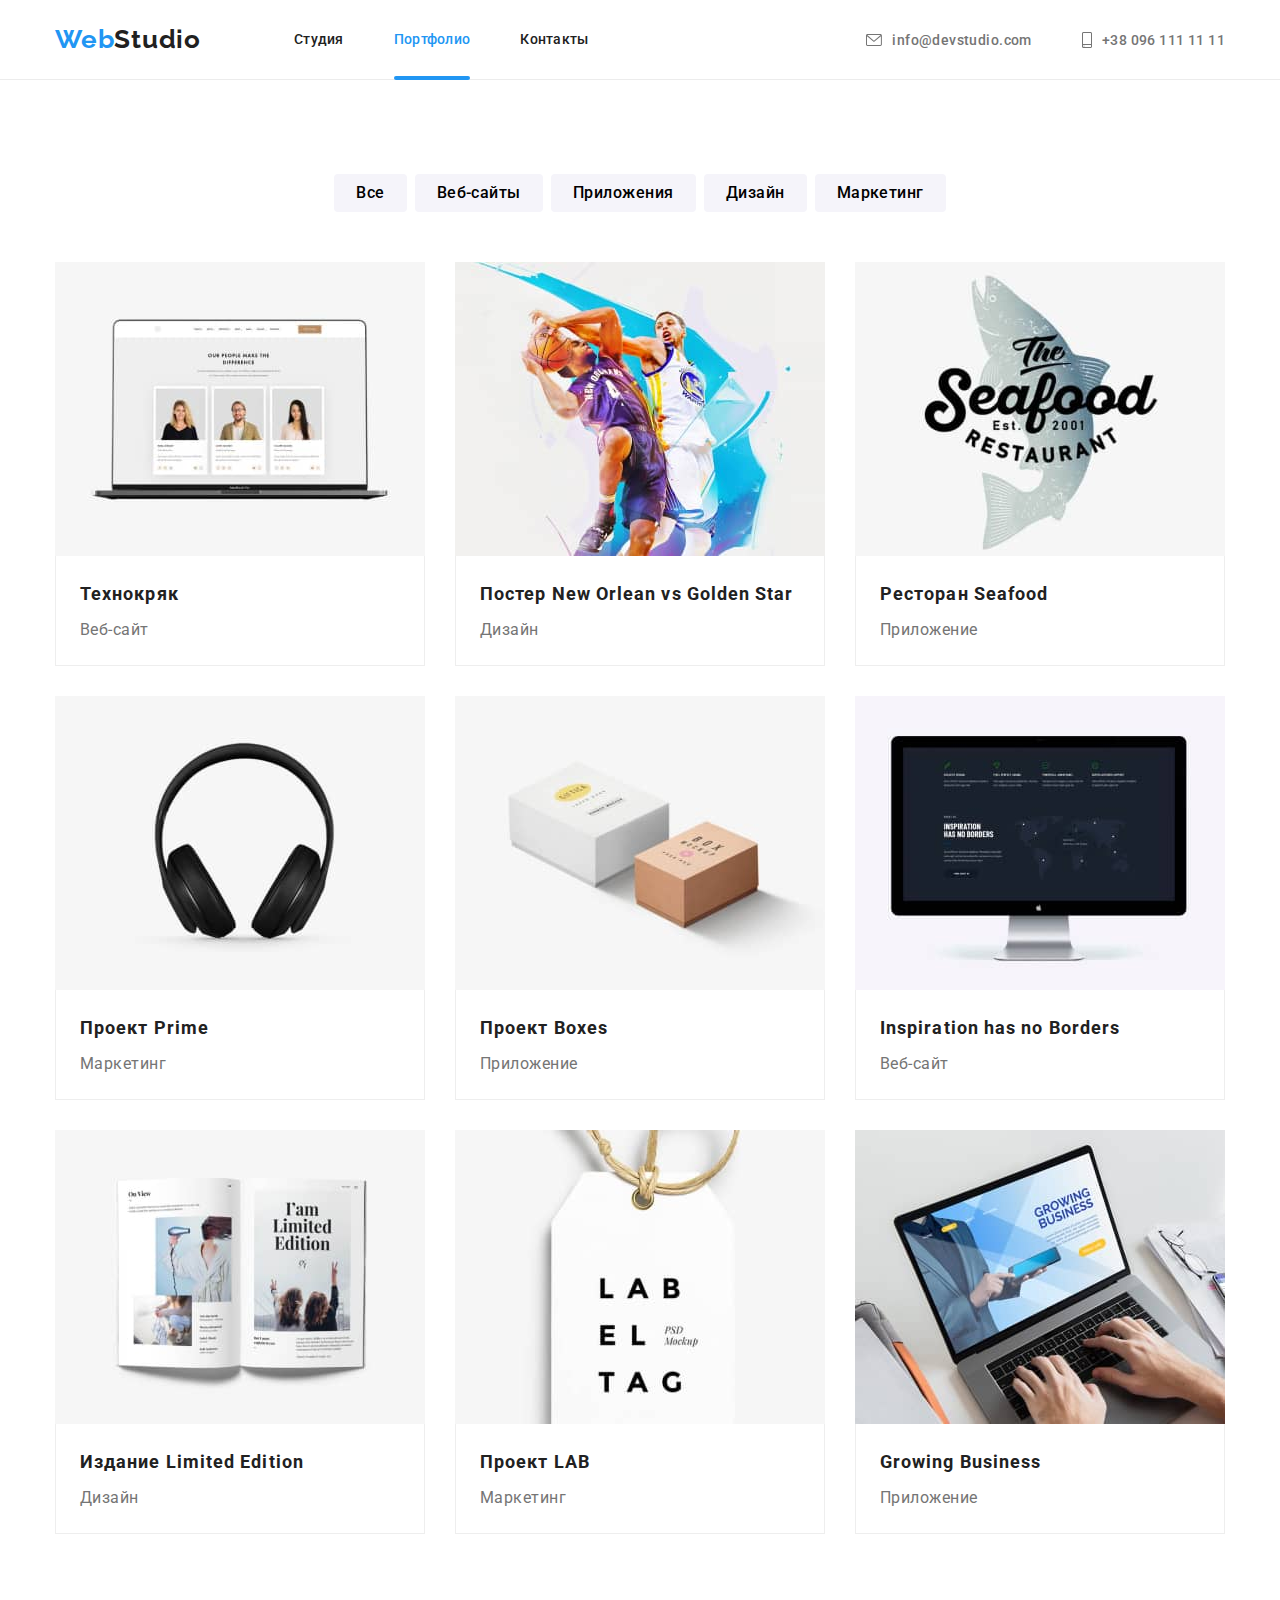
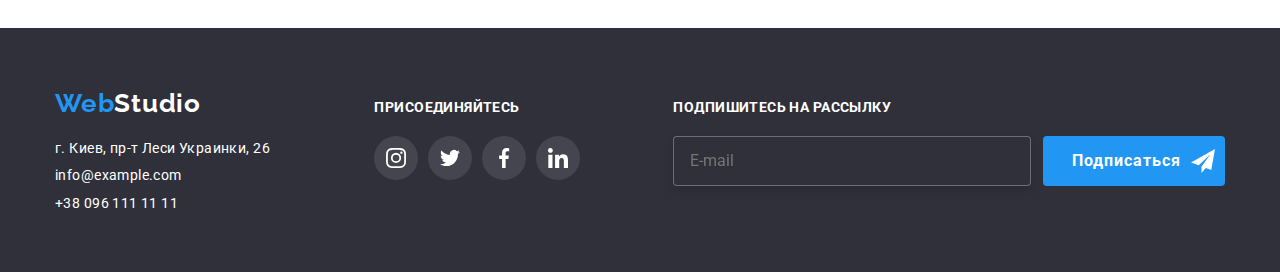
==== commit 098b0fc0: "hw7.4" ====
--- a/portfolio.html
+++ b/portfolio.html
@@ -10,41 +10,39 @@
     <link href="https://fonts.googleapis.com/css2?family=Raleway:wght@700&family=Roboto:wght@400;500;700;900&display=swap" rel="stylesheet">
 
     <link rel="stylesheet" href="https://cdnjs.cloudflare.com/ajax/libs/modern-normalize/0.6.0/modern-normalize.min.css">
-    <link rel="stylesheet" href="./css/styles.css">
+    <link rel="stylesheet" href="./css/main.min.css">
 </head>
 <body>
-    <header>
-        <div class="container">   
-            <div class="main-nav">
-                <a class="logo main-nav__logo" href="#"> Web<span class="logo--dark">Studio</span></a>
-            <nav >
-                <ul class="nav">
-                    <li class="nav__item" ><a class="nav__link"  href="./index.html">Студия</a> </li>
-                    <li class="nav__item"><a class="nav__link nav__link--current " href="./portfolio.html">Портфолио </a></li>
-                    <li class="nav__item"><a class="nav__link" href="#">Контакты</a></li>
-                </ul>
-            </nav>   
-            <ul class="contacts-nav ">
-                <li class="contacts-nav__item"> 
-                  <a class="contacts contacts--header " href="mailto:info@devstudio.com">
-                     <svg class="contacts__email-icon" width="16" height="12">
-                      <use  href="./images/icos.svg#icon-envelope"></use>
-                    </svg>
-                    info@devstudio.com
-                  </a>
-                </li>
-                <li class="contacts-nav__item "> 
-                   <a class="contacts contacts--header" href="tel:+380961111111">
-                     <svg class="contacts__smartphone-icon" width="10" height="16">
-                      <use href="./images/icos.svg#icon-smartphone"></use>
-                    </svg>
-                     +38 096 111 11 11
-                   </a>
-                </li>
+  <header class="header">
+    <div class="container header__container">   
+            <a class="logo header__logo" href="#"> Web<span class="logo__dark">Studio</span></a>
+        <nav >
+            <ul class="nav">
+                <li class="nav__item" ><a class="nav__link "  href="./index.html">Студия</a> </li>
+                <li class="nav__item"><a class="nav__link nav__link--current  " href="./portfolio.html">Портфолио </a></li>
+                <li class="nav__item"><a class="nav__link" href="#">Контакты</a></li>
             </ul>
-           </div>
-         </div>
-        </header>
+        </nav>   
+        <ul class="contacts-nav ">
+            <li class="contacts-nav__item"> 
+              <a class="contacts-nav__link contacts-nav__link--header " href="mailto:info@devstudio.com">
+                 <svg class="contacts-nav__icon" width="16" height="12">
+                  <use  href="./images/icos.svg#icon-envelope"></use>
+                </svg>
+                info@devstudio.com
+              </a>
+            </li>
+            <li class="contacts-nav__item "> 
+               <a class="contacts-nav__link contacts-nav__link--header" href="tel:+380961111111">
+                 <svg class="contacts-nav__icon" width="10" height="16">
+                  <use href="./images/icos.svg#icon-smartphone"></use>
+                </svg>
+                 +38 096 111 11 11
+               </a>
+            </li>
+        </ul>
+       </div>
+    </header>
     <main>  
      <section class="section">
         <div class="container">
@@ -215,71 +213,71 @@
         </section>
     </main>
     <footer class="footer">
-        <div class="container">
-          <div class="footer-style">
-            <div class="footer-address">
-        <a class="logo footer-address__logo " href="#"> Web<span class="logo--white">Studio</span>  </a>
+      <div class="container">
+        <div class="footer-style">
+          <div class="footer-address">
+      <a class="logo footer-address__logo " href="#"> Web<span class="logo__white">Studio</span>  </a>
 <address >
-    <ul class="address" >
-        <li class="address__item">
-           <a class="address__link" href="https://www.google.com/maps/place/бул.+Леси+Украинки,+26,+Киев,+Украина,+02000/@50.4265841,30.5361971,17z/data=!3m1!4b1!4m5!3m4!1s0x40d4cf0e033ecbe9:0x57a4dffefec77da0!8m2!3d50.4265807!4d30.5383859">г. Киев, пр-т Леси Украинки, 26</a>
-        </li>
-        <li class="email">
-            <a class="contacts contacts--footer" href="mailto:info@example.com">info@example.com</a> 
-        </li>
-        <li class="telephon">
-            <a class="contacts contacts-footer" href="tel:+380961111111">+38 096 111 11 11</a>  
-        </li>
-    </ul>
+  <ul class="address" >
+      <li class="address__item">
+         <a class="address__link" href="https://www.google.com/maps/place/бул.+Леси+Украинки,+26,+Киев,+Украина,+02000/@50.4265841,30.5361971,17z/data=!3m1!4b1!4m5!3m4!1s0x40d4cf0e033ecbe9:0x57a4dffefec77da0!8m2!3d50.4265807!4d30.5383859">г. Киев, пр-т Леси Украинки, 26</a>
+      </li>
+      <li class="address__email">
+          <a class="address__contacts address__contacts--footer" href="mailto:info@example.com">info@example.com</a> 
+      </li>
+      <li>
+          <a class="address__contacts address__contacts--footer" href="tel:+380961111111">+38 096 111 11 11</a>  
+      </li>
+  </ul>
 </address>
 </div>
-<div class="social">
-  <h3 class="social__title">присоединяйтесь</h3>
-    <ul class="social__list">
-      <li class="social__item">
-        <a href="#"class="social__link" >
-          <svg width="20" height="20"class="social__icon">
-            <use  href="./images/icos.svg#icon-instagram-2"></use>
-          </svg>
-        </a>
-      </li>
-      <li class="social__item">
-        <a href="#" class="social__link">
-          <svg width="20" height="20" class="social__icon">
-            <use  href="./images/icos.svg#icon-twitter-1"></use>
-          </svg>
-        </a>
-      </li>
-      <li class="social__item">
-        <a href="#" class="social__link" >
-          <svg width="20" height="20"class="social__icon">
-            <use  href="./images/icos.svg#icon-facebook-1"></use>
-          </svg>
-        </a>
-      </li>
-      <li class="social__item">
-        <a href="#"class="social__link" >
-          <svg width="20" height="20"class="social__icon">
-            <use  href="./images/icos.svg#icon-linkedin-1"></use>
-          </svg>
-        </a>
-      </li>
-    </ul>
+<div class="cta-social">
+<h3 class="cta-social__title">присоединяйтесь</h3>
+  <ul class="cta-social__list">
+    <li class="cta-social__item">
+      <a href="#"class="cta-social__link" >
+        <svg width="20" height="20"class="cta-social__icon">
+          <use  href="./images/icos.svg#icon-instagram-2"></use>
+        </svg>
+      </a>
+    </li>
+    <li class="cta-social__item">
+      <a href="#" class="cta-social__link">
+        <svg width="20" height="20" class="cta-social__icon">
+          <use  href="./images/icos.svg#icon-twitter-1"></use>
+        </svg>
+      </a>
+    </li>
+    <li class="cta-social__item">
+      <a href="#" class="cta-social__link" >
+        <svg width="20" height="20"class="cta-social__icon">
+          <use  href="./images/icos.svg#icon-facebook-1"></use>
+        </svg>
+      </a>
+    </li>
+    <li class="cta-social__item">
+      <a href="#"class="cta-social__link" >
+        <svg width="20" height="20"class="cta-social__icon">
+          <use  href="./images/icos.svg#icon-linkedin-1"></use>
+        </svg>
+      </a>
+    </li>
+  </ul>
 </div>
-    <form class="footer-form" name="subscribe-form" action="#" autocomplete="off" novalidate>
-     <label class="footer-form__label" for="subscribe">Подпишитесь на рассылку</label> 
-     <div class="footer-form__cta">
-     <input class="footer-form__input" id="subscribe" type="email" name="subscribe" 
-     placeholder="E-mail">
-     <button class="button button--subscribe" type="submit">Подписаться
-         <svg width="24" height="24" class="button__icon">
-             <use href="./images/icos.svg#icon-icon-send" ></use>
-         </svg>
-     </button>
-    </div>
+  <form class="footer-form" name="subscribe-form" action="#" autocomplete="off" novalidate>
+   <label class="footer-form__label" for="subscribe">Подпишитесь на рассылку</label> 
+   <div class="footer-form__cta">
+   <input class="footer-form__input" id="subscribe" type="email" name="subscribe" 
+   placeholder="E-mail">
+   <button class="button button--subscribe" type="submit">Подписаться
+       <svg width="24" height="24" class="button__icon">
+           <use href="./images/icos.svg#icon-icon-send" ></use>
+       </svg>
+   </button>
+  </div>
 </form>
+</div>
   </div>
-    </div>
-    </footer>
+  </footer>
 </body>
 </html>--- a/css/main.min.css
+++ b/css/main.min.css
@@ -0,0 +1 @@
+:root{--text-color: #212121;--accent-color: #2196F3;--accent-color-hover: #188CE8;--text-contacts-color: #757575;--main-background-color: #FFFFFF;--frame-background-color: #F5F4FA;--footer-background-color: #2F303A;--text-contacts-color-footer: rgba(255, 255, 255, 0.6);--border-color: #ECECEC;--border-clients-color: #AFB1B8;--input-coor:rgba(33, 33, 33, 0.2)}*,*::before,*::after{-webkit-box-sizing:border-box;box-sizing:border-box}h1,h2,h3,h4,h5,h6,p,ul{padding:0;margin:0}li{list-style:none}.container{width:100%;width:1200px;margin:0 auto;padding-left:15px;padding-right:15px}.section{padding-bottom:94px;padding-top:94px}body{font-family:Roboto,sans-serif;background-color:var(--main-background-color);color:var(--text-color)}header{border-bottom:1px solid var(--border-color)}img{display:block;max-width:100%;height:auto}.visualy-hidden{position:absolute;width:1px;height:1px;margin:-1px;border:0;padding:0;white-space:nowrap;-webkit-clip-path:inset(100%);clip-path:inset(100%);clip:rect(0 0 0 0);overflow:hidden}.logo{display:inline-block;color:var(--accent-color);font-family:Raleway,sans-serif;font-weight:700;font-size:26px;line-height:1.2;letter-spacing:.03em;text-decoration:none}.logo__dark{color:var(--text-color)}.logo__white{color:var(--main-background-color)}.header__logo{margin-right:93px}.footer-address__logo{margin-bottom:20px}.header__container{display:-webkit-box;display:-ms-flexbox;display:flex;-webkit-box-align:center;-ms-flex-align:center;align-items:center}.header__logo{margin-right:93px}.nav{display:-webkit-box;display:-ms-flexbox;display:flex}.nav__link{display:block;padding-top:32px;padding-bottom:32px;text-decoration:none;font-weight:500;font-size:14px;line-height:1.1;letter-spacing:.02em;color:var(--text-color);list-style:none;-webkit-transition:color 250ms cubic-bezier(0.4, 0, 0.2, 1);transition:color 250ms cubic-bezier(0.4, 0, 0.2, 1)}.nav__link:hover,.nav__link:focus{color:var(--accent-color)}.nav__link--current{position:relative;color:var(--accent-color)}.nav__link--current::after{content:"";position:absolute;margin-top:29px;display:block;width:100%;height:4px;background:var(--accent-color);border-radius:2px}.nav .nav__item:not(:last-child){margin-right:50px}.contacts-nav{display:-webkit-box;display:-ms-flexbox;display:flex;-webkit-box-align:center;-ms-flex-align:center;align-items:center;margin-left:auto}.contacts-nav .contacts-nav__item:not(:last-child){margin-right:50px}.contacts-nav__link{font-family:"Roboto";font-size:14px;line-height:1.17;letter-spacing:.03em;color:var(--main-background-color);text-decoration:none;list-style:none;-webkit-transition:color 250ms cubic-bezier(0.4, 0, 0.2, 1);transition:color 250ms cubic-bezier(0.4, 0, 0.2, 1)}.contacts-nav__link:hover,.contacts-nav__link:focus{color:var(--accent-color)}.contacts-nav__link--header{display:-webkit-box;display:-ms-flexbox;display:flex;-webkit-box-align:center;-ms-flex-align:center;align-items:center;color:var(--text-contacts-color);font-weight:500}.contacts-nav__icon{margin-right:10px;fill:currentColor;-webkit-transition:fill 250ms cubic-bezier(0.4, 0, 0.2, 1);transition:fill 250ms cubic-bezier(0.4, 0, 0.2, 1)}.contacts-nav__icon__icon:hover,.contacts-nav__icon__icon:focus{fill:var(--accent-color)}.main-section{background-color:var(--footer-background-color);max-width:1600px;height:600px;margin-left:auto;margin-right:auto;background-image:-webkit-gradient(linear, left top, right top, from(rgba(47, 48, 58, 0.4)), to(rgba(47, 48, 58, 0.4))),url("../images/bg-image.jpg");background-image:linear-gradient(to right, rgba(47, 48, 58, 0.4), rgba(47, 48, 58, 0.4)),url("../images/bg-image.jpg");background-repeat:no-repeat;background-position:center;background-size:cover;text-align:center;padding-top:200px;padding-bottom:200px}.main-section__title{margin-bottom:30px;font-weight:900;font-size:44px;line-height:1.3;letter-spacing:.06em;text-transform:uppercase;color:var(--main-background-color)}.button{font-family:inherit;background-color:var(--accent-color);font-weight:700;font-size:16px;line-height:1.87;-webkit-box-align:center;-ms-flex-align:center;align-items:center;text-align:center;letter-spacing:.06em;color:var(--main-background-color);cursor:pointer;border-radius:4px;border:rgba(0,0,0,0);-webkit-transition-property:background-color;transition-property:background-color;-webkit-transition-duration:250ms;transition-duration:250ms;-webkit-transition-timing-function:cubic-bezier(0.4, 0, 0.2, 1);transition-timing-function:cubic-bezier(0.4, 0, 0.2, 1)}.button:hover,.button:focus{background-color:var(--accent-color-hover)}.button--hero{display:inline-block;padding:10px 32px;min-width:200px}.menu{display:-webkit-box;display:-ms-flexbox;display:flex;-webkit-box-pack:center;-ms-flex-pack:center;justify-content:center;margin-bottom:50px}.menu__button{padding:6px 22px;font-family:inherit;background-color:var(--frame-background-color);font-weight:500;font-size:16px;line-height:1.62;text-align:center;letter-spacing:.03em;cursor:pointer;border-radius:4px;border:0;-webkit-transition:color 250ms cubic-bezier(0.4, 0, 0.2, 1),background-color 250ms cubic-bezier(0.4, 0, 0.2, 1),-webkit-box-shadow 250ms cubic-bezier(0.4, 0, 0.2, 1);transition:color 250ms cubic-bezier(0.4, 0, 0.2, 1),background-color 250ms cubic-bezier(0.4, 0, 0.2, 1),-webkit-box-shadow 250ms cubic-bezier(0.4, 0, 0.2, 1);transition:color 250ms cubic-bezier(0.4, 0, 0.2, 1),background-color 250ms cubic-bezier(0.4, 0, 0.2, 1),box-shadow 250ms cubic-bezier(0.4, 0, 0.2, 1);transition:color 250ms cubic-bezier(0.4, 0, 0.2, 1),background-color 250ms cubic-bezier(0.4, 0, 0.2, 1),box-shadow 250ms cubic-bezier(0.4, 0, 0.2, 1),-webkit-box-shadow 250ms cubic-bezier(0.4, 0, 0.2, 1)}.menu__button:hover,.menu__button:focus{color:var(--main-background-color);background-color:var(--accent-color);-webkit-box-shadow:0px 3px 1px rgba(0,0,0,.1),0px 1px 2px rgba(0,0,0,.08),0px 2px 2px rgba(0,0,0,.12);box-shadow:0px 3px 1px rgba(0,0,0,.1),0px 1px 2px rgba(0,0,0,.08),0px 2px 2px rgba(0,0,0,.12)}.menu .menu__item:not(:last-child){margin-right:8px}.advantage{display:-webkit-box;display:-ms-flexbox;display:flex}.advantage .advantage__item:not(:last-child){margin-right:30px}.advantage__icon-bg{display:-webkit-box;display:-ms-flexbox;display:flex;-webkit-box-align:center;-ms-flex-align:center;align-items:center;-webkit-box-pack:center;-ms-flex-pack:center;justify-content:center;margin-bottom:30px;width:270px;height:120px;background-color:var(--frame-background-color);border-radius:4px}.advantage__title{margin-bottom:10px;font-weight:700;font-size:14px;line-height:1.14;letter-spacing:.03em;text-transform:uppercase;color:var(--text-color)}.advantage__text{font-size:14px;line-height:1.71;letter-spacing:.03em;color:var(--text-contacts-color)}.works{display:-webkit-box;display:-ms-flexbox;display:flex}.works__text{display:-webkit-box;display:-ms-flexbox;display:flex;-webkit-box-align:center;-ms-flex-align:center;align-items:center;-webkit-box-pack:center;-ms-flex-pack:center;justify-content:center;width:370px;height:70px;font-weight:700;font-size:14px;line-height:1.14;letter-spacing:.03em;text-transform:uppercase;color:var(--main-background-color);background:rgba(47,48,58,.8)}.works__text--position-dekstop{position:absolute;left:0;bottom:0}.works__text--position-mobile{position:absolute;left:0;bottom:0}.works__text--position-design{position:absolute;left:0;bottom:0}.works__item{position:relative}.works .works__item:not(:last-child){margin-right:30px}.our-works{padding-top:0}.our-works__title{margin-bottom:50px;font-weight:700;font-size:36px;line-height:1.17;text-align:center;letter-spacing:.03em;color:var(--text-color)}.team{display:-webkit-box;display:-ms-flexbox;display:flex}.team__item{text-align:center;border-radius:0px 0px 4px 4px;-webkit-box-shadow:0px 1px 3px rgba(0,0,0,.12),0px 1px 1px rgba(0,0,0,.14),0px 2px 1px rgba(0,0,0,.2);box-shadow:0px 1px 3px rgba(0,0,0,.12),0px 1px 1px rgba(0,0,0,.14),0px 2px 1px rgba(0,0,0,.2);width:270px;background-color:var(--main-background-color)}.team .team__item:not(:last-child){margin-right:30px}.team__position{padding-top:30px;padding-bottom:30px}.team__title{margin-bottom:10px;font-weight:700;font-size:14px;line-height:1.14;letter-spacing:.03em;text-transform:uppercase;color:var(--text-color)}.team__text{margin-bottom:16px;font-size:16px;line-height:1.2;letter-spacing:.03em;color:var(--text-contacts-color)}.section--other-background{background-color:var(--frame-background-color)}.social{display:-webkit-box;display:-ms-flexbox;display:flex;-webkit-box-pack:center;-ms-flex-pack:center;justify-content:center}.social .social__item:not(:last-child){margin-left:10px}.social__icon{width:20px;height:20px;fill:currentColor}.social__link{display:-webkit-box;display:-ms-flexbox;display:flex;-webkit-box-align:center;-ms-flex-align:center;align-items:center;-webkit-box-pack:center;-ms-flex-pack:center;justify-content:center;width:44px;height:44px;background:rgba(255,255,255,.1);border-radius:50%;color:var(--border-clients-color);-webkit-transition-property:color,background-color;transition-property:color,background-color;-webkit-transition-duration:250ms;transition-duration:250ms;-webkit-transition-timing-function:cubic-bezier(0.4, 0, 0.2, 1);transition-timing-function:cubic-bezier(0.4, 0, 0.2, 1)}.social__link:hover,.social__link:focus{background-color:var(--accent-color);color:var(--main-background-color)}.projects{display:-webkit-box;display:-ms-flexbox;display:flex;-ms-flex-wrap:wrap;flex-wrap:wrap}.projects__title{margin-bottom:4px;font-weight:700;font-size:18px;line-height:2;letter-spacing:.06em;color:var(--text-color)}.projects__text{font-size:16px;line-height:1.8;letter-spacing:.03em;color:var(--text-contacts-color)}.projects__exampl{padding:20px 24px;border-left:1px solid #eee;border-right:1px solid #eee;border-bottom:1px solid #eee}.projects__item{width:370px;margin-right:30px;margin-bottom:30px}.projects__item:nth-child(3n){margin-right:0}.projects__item:nth-last-child(-n+3){margin-bottom:0}.projects__overlay{position:relative;overflow:hidden}.projects__overlay-text{position:absolute;display:block;padding:63px 24px;text-align:left;top:0;left:0;width:100%;height:100%;color:var(--main-background-color);background-color:rgba(33,150,243,.9);font-size:18px;line-height:1.6;-webkit-transform:translateY(294px);transform:translateY(294px);-webkit-transition:-webkit-transform 250ms cubic-bezier(0.4, 0, 0.2, 1);transition:-webkit-transform 250ms cubic-bezier(0.4, 0, 0.2, 1);transition:transform 250ms cubic-bezier(0.4, 0, 0.2, 1);transition:transform 250ms cubic-bezier(0.4, 0, 0.2, 1), -webkit-transform 250ms cubic-bezier(0.4, 0, 0.2, 1)}.projects__link:hover .projects__overlay-text,.projects__link:focus .projects__overlay-text{opacity:1;-webkit-transform:translateY(0);transform:translateY(0)}.projects__link{display:block;text-decoration:none;overflow:hidden;-webkit-transition-property:-webkit-box-shadow;transition-property:-webkit-box-shadow;transition-property:box-shadow;transition-property:box-shadow, -webkit-box-shadow;-webkit-transition-duration:250ms;transition-duration:250ms;-webkit-transition-timing-function:cubic-bezier(0.4, 0, 0.2, 1);transition-timing-function:cubic-bezier(0.4, 0, 0.2, 1)}.projects__link:hover,.projects__link:focus{-webkit-box-shadow:0px 1px 1px rgba(0,0,0,.12),0px 4px 4px rgba(0,0,0,.06),1px 4px 6px rgba(0,0,0,.16);box-shadow:0px 1px 1px rgba(0,0,0,.12),0px 4px 4px rgba(0,0,0,.06),1px 4px 6px rgba(0,0,0,.16)}.section__title{margin-bottom:50px;font-weight:700;font-size:36px;line-height:1.16;text-align:center;letter-spacing:.03em;color:var(--text-color)}.clients{display:-webkit-box;display:-ms-flexbox;display:flex}.clients__item{margin-right:30px}.clients__link{display:-webkit-box;display:-ms-flexbox;display:flex;-webkit-box-align:center;-ms-flex-align:center;align-items:center;-webkit-box-pack:center;-ms-flex-pack:center;justify-content:center;width:170px;height:92px;border:1px solid var(--border-clients-color);border-radius:4px;color:var(--border-clients-color);-webkit-transition:color 250ms cubic-bezier(0.4, 0, 0.2, 1),border 250ms cubic-bezier(0.4, 0, 0.2, 1);transition:color 250ms cubic-bezier(0.4, 0, 0.2, 1),border 250ms cubic-bezier(0.4, 0, 0.2, 1)}.clients__link:hover,.clients__link:focus{border:1px solid var(--accent-color);color:var(--accent-color)}.clients__icon{width:106px;height:60px;fill:currentColor}.footer{padding-top:60px;padding-bottom:60px;background-color:var(--footer-background-color)}.footer-address{display:-webkit-box;display:-ms-flexbox;display:flex;-webkit-box-flex:1;-ms-flex-positive:1;flex-grow:1;-webkit-box-orient:vertical;-webkit-box-direction:normal;-ms-flex-direction:column;flex-direction:column;-webkit-box-align:start;-ms-flex-align:start;align-items:flex-start}.address__contacts--footer{color:var(--text-contacts-color-footer);font-style:normal}.address{display:inline-block}.address__item{margin-bottom:9px}.address__link{font-family:"Roboto";font-style:normal;font-size:14px;line-height:1.17;letter-spacing:.03em;color:var(--main-background-color);text-decoration:none;-webkit-transition:color 250ms cubic-bezier(0.4, 0, 0.2, 1);transition:color 250ms cubic-bezier(0.4, 0, 0.2, 1)}.address__link:hover,.address__link:focus{color:var(--accent-color)}.address__email{margin-bottom:9px}.address__contacts{font-family:"Roboto";font-size:14px;line-height:1.17;letter-spacing:.03em;color:var(--main-background-color);text-decoration:none;list-style:none;-webkit-transition:color 250ms cubic-bezier(0.4, 0, 0.2, 1);transition:color 250ms cubic-bezier(0.4, 0, 0.2, 1)}.address__contacts:hover,.address__contacts:focus{color:var(--accent-color)}.cta-social{margin-left:70px}.cta-social__list{display:-webkit-box;display:-ms-flexbox;display:flex;-webkit-box-align:center;-ms-flex-align:center;align-items:center;margin-top:20px}.cta-social__title{font-weight:700;font-size:14px;line-height:1.14;letter-spacing:.03em;text-transform:uppercase;font-style:normal;color:var(--main-background-color)}.cta-social__list .cta-social__item:not(:last-child){margin-right:10px}.cta-social__link{display:-webkit-box;display:-ms-flexbox;display:flex;-webkit-box-align:center;-ms-flex-align:center;align-items:center;-webkit-box-pack:center;-ms-flex-pack:center;justify-content:center;width:44px;height:44px;background:rgba(255,255,255,.1);border-radius:50%;color:var(--main-background-color);-webkit-transition:background-color 250ms cubic-bezier(0.4, 0, 0.2, 1);transition:background-color 250ms cubic-bezier(0.4, 0, 0.2, 1)}.cta-social__link:hover,.cta-social__link:focus{background-color:var(--accent-color)}.cta-social__icon{width:20px;height:20px;fill:currentColor}.footer-style{display:-webkit-box;display:-ms-flexbox;display:flex;-webkit-box-align:baseline;-ms-flex-align:baseline;align-items:baseline}.footer-form{display:-webkit-box;display:-ms-flexbox;display:flex;-webkit-box-orient:vertical;-webkit-box-direction:normal;-ms-flex-direction:column;flex-direction:column;margin-left:93px}.footer-form__cta{display:-webkit-box;display:-ms-flexbox;display:flex;-webkit-box-align:center;-ms-flex-align:center;align-items:center;-webkit-box-pack:center;-ms-flex-pack:center;justify-content:center}.footer-form__input{padding:15px 16px;margin-right:12px;width:358px;height:50px;border:1px solid rgba(255,255,255,.3);-webkit-filter:drop-shadow(0px 4px 4px rgba(0, 0, 0, 0.15));filter:drop-shadow(0px 4px 4px rgba(0, 0, 0, 0.15));border-radius:4px;color:var(--main-background-color);background-color:var(--footer-background-color)}.footer-form__label{margin-bottom:20px;font-weight:700;font-size:14px;line-height:1.14;letter-spacing:.03em;text-transform:uppercase;color:var(--main-background-color)}.button--subscribe{display:-webkit-box;display:-ms-flexbox;display:flex;-webkit-box-align:center;-ms-flex-align:center;align-items:center;-webkit-box-pack:center;-ms-flex-pack:center;justify-content:center;padding:10px 10px 10px 29px}.button__icon{margin-left:10px;width:24px;height:24px;fill:var(--main-background-color)}.backdrop{position:fixed;top:0;left:0;width:100%;height:100%;background-color:rgba(0,0,0,.2);opacity:1;-webkit-transition:opacity 250ms cubic-bezier(0.4, 0, 0.2, 1),visibility 250ms cubic-bezier(0.4, 0, 0.2, 1);transition:opacity 250ms cubic-bezier(0.4, 0, 0.2, 1),visibility 250ms cubic-bezier(0.4, 0, 0.2, 1)}.backdrop.is-hidden{opacity:0;pointer-events:none;visibility:hidden}.backdrop.is-hidden.modal{-webkit-transform:translate(-50%, -50%) scale(0.9);transform:translate(-50%, -50%) scale(0.9)}.modal{position:absolute;top:50%;left:50%;height:581px;width:528px;background:#fff;-webkit-box-shadow:0px 1px 3px rgba(0,0,0,.12),0px 1px 1px rgba(0,0,0,.14),0px 2px 1px rgba(0,0,0,.2);box-shadow:0px 1px 3px rgba(0,0,0,.12),0px 1px 1px rgba(0,0,0,.14),0px 2px 1px rgba(0,0,0,.2);border-radius:4px;-webkit-transform:translate(-50%, -50%) scale(1);transform:translate(-50%, -50%) scale(1);-webkit-transition:transforme 250ms cubic-bezier(0.4, 0, 0.2, 1);transition:transforme 250ms cubic-bezier(0.4, 0, 0.2, 1)}.modal-icon{width:18px;height:18px;fill:var(--text-color)}.modal__button{position:absolute;top:8px;right:8px;display:-webkit-box;display:-ms-flexbox;display:flex;-webkit-box-align:center;-ms-flex-align:center;align-items:center;-webkit-box-pack:center;-ms-flex-pack:center;justify-content:center;width:30px;height:30px;background:#fff;border:1px solid rgba(0,0,0,.1);border-radius:50%;cursor:pointer}.form{padding:40px}.form__title{margin-bottom:12px;font-weight:700;font-size:20px;line-height:1.15;text-align:center;letter-spacing:.03em;color:var(--text-color)}.form__field{position:relative;margin-bottom:10px}.form__label{display:block;margin-bottom:4px;font-size:12px;line-height:1.16;letter-spacing:.01em;color:var(--text-contacts-color)}.form__input{padding-left:42px;width:100%;height:40px;border:1px solid var(--input-coor);border-radius:4px;color:var(--text-color);cursor:pointer;-webkit-transition:border 250ms cubic-bezier(0.4, 0, 0.2, 1),outline 250ms cubic-bezier(0.4, 0, 0.2, 1);transition:border 250ms cubic-bezier(0.4, 0, 0.2, 1),outline 250ms cubic-bezier(0.4, 0, 0.2, 1)}.form__input:hover,.form__input:focus{border:1px solid var(--accent-color);outline:1px solid var(--accent-color)}.form__input:hover+.input-icon,.form__input:focus+.input-icon{fill:var(--accent-color)}.form__comment{display:block;width:100%;height:120px;padding:16px 12px;resize:none;border:1px solid rgba(33,33,33,.2);border-radius:4px;cursor:pointer;-webkit-transition:border 250ms cubic-bezier(0.4, 0, 0.2, 1),outline 250ms cubic-bezier(0.4, 0, 0.2, 1);transition:border 250ms cubic-bezier(0.4, 0, 0.2, 1),outline 250ms cubic-bezier(0.4, 0, 0.2, 1)}.form__comment:hover,.form__comment:focus{border:1px solid var(--accent-color);outline:1px solid var(--accent-color)}.form__link{color:var(--accent-color)}.form__checkbox{position:absolute;width:1px;height:1px;margin:-1px;border:0;padding:0;clip:rect(0 0 0 0);overflow:hidden}.form__checkbox-icon{display:inline-block;margin-right:9px;width:16px;height:15px;border:2px solid var(--text-color);border-radius:4px}.form__checkbox:checked+.form__checkbox-icon{border-color:var(--accent-color);background-color:var(--accent-color);background-image:url(../images/icon\ check\ \(1\).svg);background-size:contain;background-origin:border-box}.form__rights{margin-top:20px}.form__rights-label{display:-webkit-box;display:-ms-flexbox;display:flex;-webkit-box-pack:center;-ms-flex-pack:center;justify-content:center;-webkit-box-align:center;-ms-flex-align:center;align-items:center;font-size:14px;line-height:1.71;letter-spacing:.03em;color:var(--text-contacts-color)}.input-icon{position:absolute;top:11px;left:12px;display:inline-block;width:18px;height:18px;fill:currentColor;-webkit-transition:fill 250ms cubic-bezier(0.4, 0, 0.2, 1);transition:fill 250ms cubic-bezier(0.4, 0, 0.2, 1)}.button--send{display:block;padding:10px 55px;margin-top:30px;margin-left:auto;margin-right:auto}/*# sourceMappingURL=main.min.css.map */